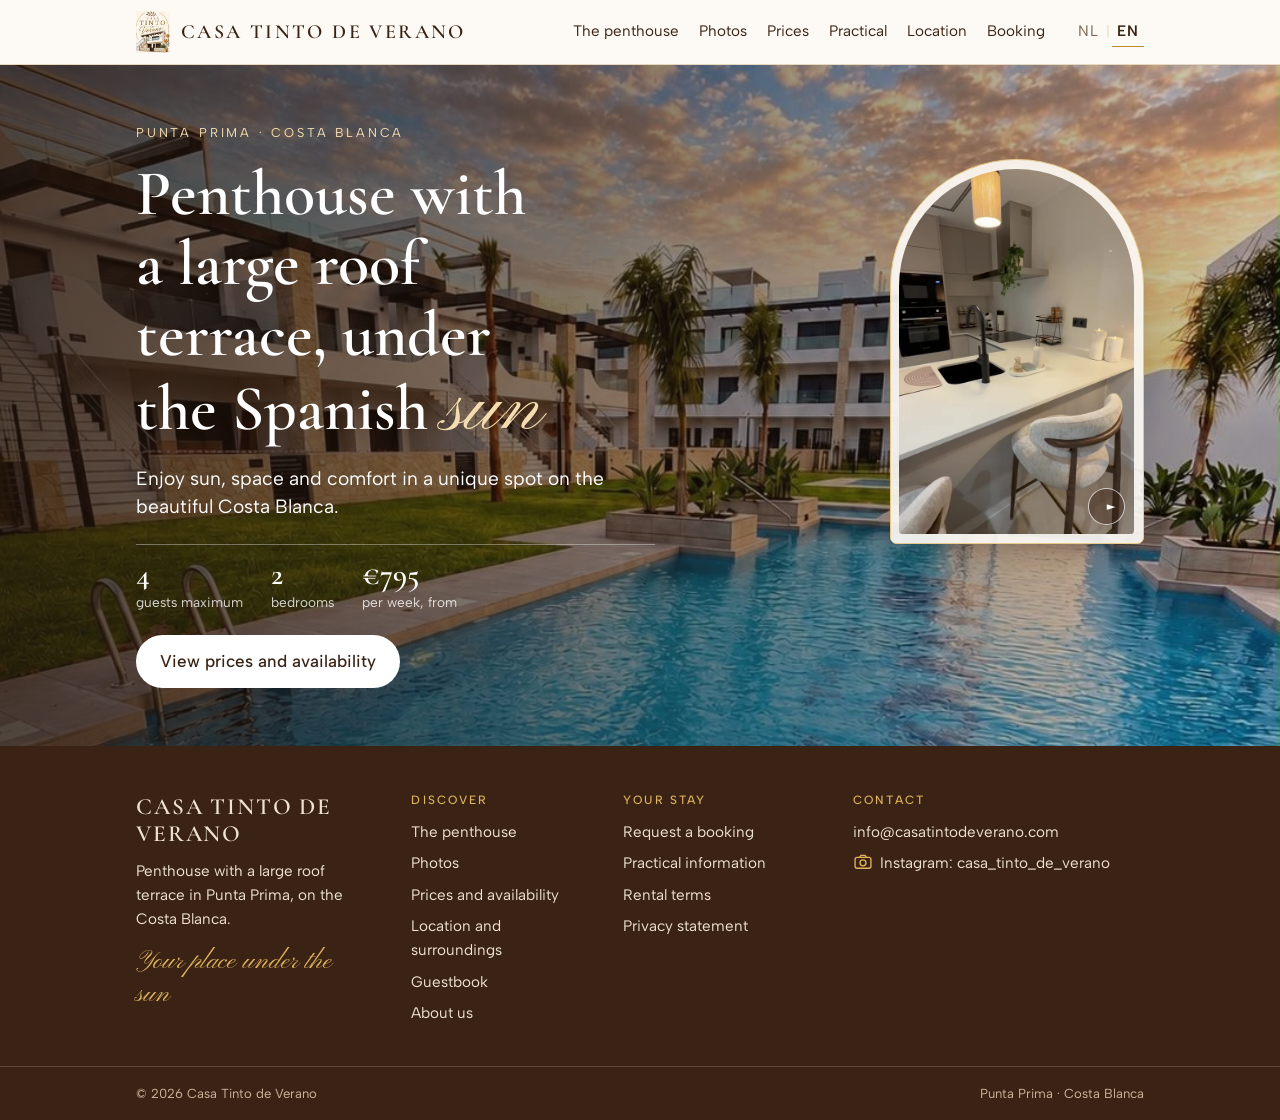
==== index.html @ e0600b42 "Voorpagina: filmpje op de computer tot de streep boven de cijfers Co-Authored-By: Claude Opus 5.5 <n" ====
<!doctype html>
<html lang="nl">
<head>
<meta charset="utf-8">
<meta name="viewport" content="width=device-width, initial-scale=1, viewport-fit=cover">
<script src="/taal.js?v=2"></script>
<meta name="description" content="Casa Tinto de Verano: penthouse met groot dakterras in Punta Prima, Costa Blanca. Voor maximaal 4 personen, met gedeeld zwembad.">
<meta property="og:type" content="website">
<meta property="og:site_name" content="Casa Tinto de Verano">
<meta property="og:title" content="Casa Tinto de Verano">
<meta property="og:description" content="Casa Tinto de Verano: penthouse met groot dakterras in Punta Prima, Costa Blanca. Voor maximaal 4 personen, met gedeeld zwembad.">
<meta property="og:url" content="https://www.casatintodeverano.com/">
<link rel="canonical" href="https://www.casatintodeverano.com/">
<meta property="og:image" content="https://www.casatintodeverano.com/deel.jpg">
<meta property="og:image:width" content="1200">
<meta property="og:image:height" content="630">
<meta property="og:image:alt" content="Woonkamer van Casa Tinto de Verano met de tekst Your place under the sun">
<meta property="og:locale" content="nl_NL">
<meta name="twitter:card" content="summary_large_image">
<style>html{-webkit-text-size-adjust:100%}body{margin:0}img{max-width:100%}[hidden]{display:none!important}</style>
<link rel="icon" href="/favicon.svg" type="image/svg+xml">
<link rel="icon" href="/favicon.ico" sizes="any">
<link rel="apple-touch-icon" href="/apple-touch-icon.png">
<title>Casa Tinto de Verano</title>
<link rel="stylesheet" href="/fonts/fonts.css">
<style>
/* Layout: de boog uit het logo keert terug als vorm; brede rustige kolom, prijslijst als seizoenslijn met balken op schaal. */
:root {
  --paper: #FDFAF5;
  --panel: #F7EFE0;
  --ink: #3A2315;
  --muted: #7B6552;
  --gold: #B98A2E;
  --gold-text: #8A6016;
  --gold-soft: #F3DDB0;
  --line: #E6D8BE;
  --orange: #D6731B;
  --display: "Cormorant Garamond", "Iowan Old Style", Georgia, serif;
  --script: "Pinyon Script", "Snell Roundhand", cursive;
  --body: "Albert Sans", "Segoe UI", system-ui, sans-serif;
  color-scheme: light;
}
* { box-sizing: border-box; }
body {
  background: var(--paper);
  color: var(--ink);
  font-family: var(--body);
  font-size: 1.0625rem;
  line-height: 1.6;
}
a { color: var(--gold-text); }
a:focus-visible, button:focus-visible, select:focus-visible, input:focus-visible {
  outline: 2px solid var(--orange); outline-offset: 2px;
}
.wrap { max-width: 68rem; margin-inline: auto; padding-inline: clamp(1rem, 4vw, 2.5rem); }

/* kop */
.top {
  position: sticky; top: env(safe-area-inset-top, 0px); z-index: 5;
  background: var(--paper); border-bottom: 1px solid var(--line);
}
.top .wrap { display: flex; flex-wrap: wrap; align-items: center; justify-content: space-between; gap: .25rem 1.5rem; padding-block: .7rem; }
.brand { font-family: var(--display); font-weight: 600; font-size: 1.25rem; letter-spacing: .12em; text-transform: uppercase; color: var(--ink); text-decoration: none; }
.brand { display: inline-flex; align-items: center; gap: .7rem; }
.brand img { height: 2.6rem; width: auto; mix-blend-mode: multiply; flex: none; }
@media (max-width: 24rem) { .top .brand { font-size: .8rem; letter-spacing: .04em; gap: .45rem; } .top .brand img { height: 2.1rem; } .top .menu-knop { padding: .3rem .75rem; } }
.top nav { display: flex; flex-wrap: wrap; gap: .25rem 1.25rem; }
.top nav a { color: var(--ink); text-decoration: none; font-size: .95rem; padding-block: .15rem; border-bottom: 1px solid transparent; }
.top nav a:hover { border-bottom-color: var(--gold); }

/* hero */
.hero-foto { position: relative; background: #2a1a10 url("/video/header-zwembad.jpg") center 40% / cover no-repeat; color: #fff; }
.hero-foto::before { content: ""; position: absolute; inset: 0; background: linear-gradient(90deg, rgba(30,18,10,.78) 0%, rgba(30,18,10,.55) 45%, rgba(30,18,10,.2) 100%); }
.hero-foto .wrap { position: relative; padding-block: clamp(2.5rem, 6vw, 5rem); }
.hero-foto .eyebrow, .hero-foto .script { color: #F3DDB0; }
.hero-foto h1, .hero-foto .lead, .hero-foto .facts b { color: #fff; }
.hero-foto .facts { border-top-color: rgba(255,255,255,.35); }
.hero-foto .facts span { color: rgba(255,255,255,.82); }
.hero-foto .cta { background: #fff; color: var(--ink); }
.hero-foto .film-boog { background: rgba(253,250,245,.92); border-color: #E7C887; }
@media (max-width: 40rem) { .hero-foto::before { background: linear-gradient(180deg, rgba(30,18,10,.35) 0%, rgba(30,18,10,.75) 55%, rgba(30,18,10,.85) 100%); } }

.film-boog { position: relative; justify-self: center; width: min(100%, 20.5rem); padding: .55rem; border: 1px solid var(--gold); border-radius: 12rem 12rem .6rem .6rem; background: var(--paper); box-shadow: 0 24px 48px -28px rgba(58, 35, 21, .6); }
.hero-film { display: block; width: 100%; aspect-ratio: 9 / 14; object-fit: cover; border-radius: 11.5rem 11.5rem .35rem .35rem; background: var(--panel); }
.film-knop { position: absolute; right: 1.1rem; bottom: 1.1rem; width: 2.3rem; height: 2.3rem; border-radius: 50%; border: 1px solid rgba(255,255,255,.7); background: rgba(58,35,21,.45); color: #fff; font-size: .7rem; letter-spacing: -.1em; cursor: pointer; }
@media (max-width: 40rem) {
  /* Op de telefoon net als op de computer: tekst links, filmpje rechts ernaast. */
  .hero-foto .wrap { grid-template-columns: minmax(0, 1fr) 7.6rem !important; gap: .9rem; align-items: start; padding-top: 1.6rem; }
  .hero-foto .wrap > div:first-child { display: contents; }
  .hero-foto .eyebrow { grid-column: 1 / -1; margin-bottom: .2rem; font-size: .66rem; letter-spacing: .13em; white-space: nowrap; }
  @media (max-width: 23rem) { .hero-foto .eyebrow { font-size: .6rem; letter-spacing: .09em; } }
  .hero-foto h1 { grid-column: 1; align-self: center; font-size: 1.85rem; }
  .film-boog { order: 0; grid-column: 2; grid-row: 2; width: 100%; padding: .3rem; }
  .hero-film { border-radius: 6rem 6rem .3rem .3rem; }
  .film-boog .film-knop { width: 1.7rem; height: 1.7rem; right: .5rem; bottom: .5rem; font-size: .6rem; }
  .hero-foto .lead, .hero-foto .facts, .hero-foto .cta { grid-column: 1 / -1; }
  .hero-foto .lead { margin-top: .2rem; line-height: 1.4; }
  .hero-foto .facts { margin-top: .1rem; padding-top: .45rem; }
  .hero-foto .cta { justify-self: start; margin-top: .4rem; }
}

.hero .wrap { display: grid; grid-template-columns: minmax(0, 1.1fr) minmax(0, .9fr); gap: clamp(1.5rem, 5vw, 4rem); align-items: center; padding-block: clamp(2rem, 6vw, 4.5rem); }
.eyebrow { font-size: .8rem; letter-spacing: .22em; text-transform: uppercase; color: var(--gold-text); margin: 0 0 1rem; }
h1, h2, h3 { font-family: var(--display); font-weight: 600; line-height: 1.1; text-wrap: balance; margin: 0; }
h1 { font-size: clamp(2.4rem, 6vw, 4rem); }
h2 { font-size: clamp(1.9rem, 4vw, 2.6rem); }
.pagina-kop { text-align: center; margin-bottom: clamp(2rem, 5vw, 3.25rem); }
.pagina-kop h2 { font-size: clamp(2.15rem, 5vw, 3.2rem); }
.pagina-kop > p:not(.eyebrow) { color: var(--muted); max-width: 36rem; margin: 1rem auto 0; }
h3 { font-size: 1.45rem; }
.script { font-family: var(--script); font-weight: 400; color: var(--gold-text); font-size: 1.25em; line-height: 1; }
.lead { font-size: 1.2rem; max-width: 34rem; margin: 1.25rem 0 0; color: var(--ink); }
.facts { display: flex; flex-wrap: wrap; gap: .5rem 1.75rem; margin: 2rem 0 0; padding: 1.1rem 0 0; border-top: 1px solid var(--line); list-style: none; }
.facts li { display: flex; flex-direction: column; }
.facts b { font-family: var(--display); font-weight: 600; font-size: 1.9rem; line-height: 1.1; }
.facts span { font-size: .85rem; color: var(--muted); }
@media (max-width: 40rem) {
  .facts { flex-wrap: nowrap; justify-content: space-between; gap: .75rem; }
  .facts b { font-size: 1.6rem; }
  .facts span { font-size: .8rem; }
}
.cta { display: inline-block; margin-top: 2rem; background: var(--ink); color: var(--paper); text-decoration: none; padding: .8rem 1.5rem; border-radius: 999px; font-weight: 500; }
.cta:hover { background: var(--gold-text); }
.crest { justify-self: center; width: min(100%, 26rem); }
.crest img { display: block; width: 100%; height: auto; mix-blend-mode: multiply; -webkit-mask-image: linear-gradient(to right, transparent, #000 6%, #000 94%, transparent), linear-gradient(to bottom, transparent, #000 5%, #000 95%, transparent); -webkit-mask-composite: source-in; mask-image: linear-gradient(to right, transparent, #000 6%, #000 94%, transparent), linear-gradient(to bottom, transparent, #000 5%, #000 95%, transparent); mask-composite: intersect; }

/* secties */
section { padding-block: clamp(2.5rem, 6vw, 4.5rem); }
.band { background: var(--panel); border-block: 1px solid var(--line); }
.head { max-width: 40rem; margin-bottom: 2rem; }
.head p { color: var(--muted); margin: .75rem 0 0; }

.sierlijn { display: flex; align-items: center; gap: 1.25rem; margin: 0; color: var(--gold); font-size: 1rem; line-height: 1; }
.sierlijn::before, .sierlijn::after { content: ""; flex: 1; height: 1px; background: var(--gold); opacity: .55; }
.boogfoto { margin: 0 auto clamp(2.5rem, 6vw, 4rem); max-width: 30rem; text-align: center; }
.boogfoto .lijst { padding: .55rem; background: var(--paper); border: 1px solid var(--gold); border-radius: 50% 50% .5rem .5rem / 44% 44% .5rem .5rem; box-shadow: 0 22px 44px -26px rgba(58, 35, 21, .55); }
.boogfoto img { display: block; width: 100%; height: auto; aspect-ratio: 4 / 3; object-fit: cover; border-radius: 50% 50% .25rem .25rem / 44% 44% .25rem .25rem; background: var(--panel); }
.boogfoto figcaption { margin-top: 1rem; font-family: var(--script); color: var(--gold-text); font-size: 2rem; line-height: 1.1; }
.boogfoto figcaption small { display: block; font-family: var(--body); font-size: .9rem; margin-top: .4rem; letter-spacing: .04em; }
.boogfoto figcaption small a { color: var(--gold-text); }
@media (max-width: 40rem) {
  .hero .wrap { padding-bottom: 1.5rem; }
  #penthouse { padding-top: 1.75rem; }
  #penthouse .pagina-kop { margin-bottom: 1.5rem; }
  .boogfoto { max-width: 80%; margin-bottom: 2rem; }
  .boogfoto figcaption { font-size: 1.75rem; margin-top: .75rem; }
}
.rooms { display: grid; grid-template-columns: repeat(auto-fit, minmax(15rem, 1fr)); gap: 2rem clamp(1.5rem, 4vw, 3.5rem); }
.rooms h3 { font-size: 1.75rem; color: var(--gold-text); padding-bottom: .55rem; border-bottom: 2px solid var(--gold); }
.rooms ul { list-style: none; margin: 0; padding: 0; }
.rooms li:first-child { border-top: 0; }
.rooms li { padding: .8rem 0; border-top: 1px solid var(--line); font-family: var(--display); font-weight: 500; font-size: 1.35rem; line-height: 1.2; }
.rooms li small { display: block; font-family: var(--body); font-weight: 400; color: var(--muted); font-size: .9rem; line-height: 1.4; margin-top: .15rem; }

/* prijslijst */
.prices { display: grid; grid-template-columns: minmax(0, 1fr) minmax(0, 1fr); gap: clamp(1.5rem, 4vw, 3.5rem); align-items: start; }
.tablebox { min-width: 0; overflow-x: auto; }
table { width: 100%; border-collapse: collapse; font-variant-numeric: tabular-nums; }
caption { text-align: left; font-size: .8rem; letter-spacing: .18em; text-transform: uppercase; color: var(--muted); padding-bottom: .6rem; }
th, td { padding: .7rem .75rem; border-top: 1px solid var(--line); text-align: left; font-weight: 400; }
thead th { font-size: .8rem; letter-spacing: .14em; text-transform: uppercase; color: var(--muted); border-top: 0; }
td.amt, th.amt { text-align: right; white-space: nowrap; font-weight: 600; }
td.bar { width: 38%; }
td.bar i { display: block; height: .5rem; border-radius: 999px; background: var(--gold); }
tr.peak th, tr.peak td { background: var(--gold-soft); }
tr.peak td.bar i { background: var(--orange); }
tbody tr:last-child th, tbody tr:last-child td { border-bottom: 1px solid var(--line); }

.prijsrijen { list-style: none; margin: 0; padding: 0; }
.prijsrijen li { display: flex; justify-content: space-between; align-items: baseline; gap: 1rem; padding: .62rem 0; border-top: 1px solid var(--line); }
.prijsrijen li:first-child { border-top: 0; }
.prijsrijen span { font-family: var(--display); font-weight: 500; font-size: 1.3rem; line-height: 1.2; }
.prijsrijen b { font-family: var(--display); font-weight: 600; font-size: 1.35rem; font-variant-numeric: tabular-nums; white-space: nowrap; }
.prijsrijen .piek b { color: var(--gold-text); }
.hart { font-style: normal; color: var(--gold); font-size: .7rem; vertical-align: .15em; }
.prijskaart .legenda .hart { margin-right: .4rem; width: auto; height: auto; border: 0; }

/* prijzen en beschikbaarheid als één geheel */
.duo { border: 1px solid var(--gold); outline: 1px solid var(--gold); outline-offset: 7px; border-radius: clamp(8rem, 22vw, 18rem) clamp(8rem, 22vw, 18rem) .75rem .75rem; padding: clamp(3.5rem, 9vw, 6rem) clamp(1.25rem, 5vw, 4rem) clamp(1.75rem, 4vw, 2.75rem); margin: 7px; }
.duo-kop { text-align: center; margin-bottom: clamp(1.75rem, 4vw, 2.75rem); }
.duo-kop .eyebrow { margin-bottom: .6rem; }
.duo-kop .hartje { color: var(--gold); font-size: 1rem; margin: 1rem 0 0; }
.duo .prices { gap: 0; align-items: stretch; }
.duo .calc { border: 0; border-radius: 0; padding: 0; background: transparent; }
.duo .prices > :first-child { padding-right: clamp(1.5rem, 4vw, 3.25rem); border-right: 1px solid var(--line); }
.duo .prices > :last-child { padding-left: clamp(1.5rem, 4vw, 3.25rem); }
.duo .calc h3 { font-family: var(--body); font-weight: 500; font-size: .74rem; letter-spacing: .22em; text-transform: uppercase; color: var(--gold-text); margin-bottom: 1.1rem; }
.duo .prijsrijen li { border-top: 0; padding: .55rem 0; gap: .6rem; }
.duo .stip { flex: 1; border-bottom: 1px dotted var(--muted); opacity: .5; transform: translateY(-.3rem); }
.duo .calc .sub { margin-top: 0; }
.duo-noot { text-align: center; color: var(--muted); font-size: .88rem; margin: clamp(1.5rem, 3vw, 2.25rem) auto 0; max-width: 34rem; }
@media (max-width: 52rem) {
  .duo .prices > :first-child { padding-right: 0; border-right: 0; padding-bottom: 2rem; border-bottom: 1px solid var(--line); }
  .duo .prices > :last-child { padding-left: 0; padding-top: 2rem; }
}

/* rekenhulp */
.calc { background: var(--paper); border: 1px solid var(--gold); border-radius: 10rem 10rem .75rem .75rem; padding: 3.25rem clamp(1.1rem, 3vw, 1.75rem) 1.5rem; min-width: 0; }
.calc h3 { text-align: center; }
.calc .sub { text-align: center; color: var(--muted); font-size: .9rem; margin: .4rem 0 1.25rem; }
.fields { display: grid; grid-template-columns: repeat(auto-fit, minmax(8.5rem, 1fr)); gap: .9rem; }
.fields label { display: flex; flex-direction: column; gap: .3rem; font-size: .85rem; color: var(--muted); min-width: 0; }
.fields .wide { grid-column: 1 / -1; }
select, input, textarea { font: inherit; color: var(--ink); background: var(--paper); border: 1px solid var(--line); border-radius: .4rem; padding: .55rem .6rem; width: 100%; min-width: 0; }
.sum { margin: 1.25rem 0 0; font-variant-numeric: tabular-nums; }
.sum div { display: flex; justify-content: space-between; gap: 1rem; padding: .45rem 0; border-top: 1px solid var(--line); }
.sum dt { color: var(--muted); }
.sum dd { margin: 0; white-space: nowrap; }
.sum .total dt, .sum .total dd { color: var(--ink); font-weight: 600; font-size: 1.15rem; }
.note { font-size: .85rem; color: var(--muted); margin: .9rem 0 0; }

/* praktisch */
.terms { display: grid; grid-template-columns: repeat(auto-fit, minmax(13rem, 1fr)); gap: 0 clamp(1.5rem, 4vw, 3rem); margin: 0; }
.terms div { padding: 1rem 0; border-top: 1px solid var(--line); }
.terms dt { font-size: .8rem; letter-spacing: .16em; text-transform: uppercase; color: var(--gold-text); }
.terms dd { margin: .3rem 0 0; }
.terms dd b { font-family: var(--display); font-size: 1.6rem; font-weight: 600; line-height: 1.2; display: block; }

.punten { list-style: none; margin: 0; padding: 0; display: grid; grid-template-columns: repeat(auto-fit, minmax(min(100%, 17rem), 1fr)); gap: 0 clamp(1.5rem, 4vw, 3rem); }
.punten li { display: flex; gap: 1rem; align-items: flex-start; padding: 1.15rem 0; border-top: 1px solid var(--line); }
.punten svg { flex: none; color: var(--gold); margin-top: .15rem; }
.punten p { margin: 0; font-size: .92rem; color: var(--muted); line-height: 1.5; }
/* onderste groep: naam als rustige kop, uitleg eronder */
.punten b { display: block; font-family: var(--display); font-weight: 500; font-size: 1.3rem; color: var(--ink); line-height: 1.2; margin-bottom: .2rem; }
/* bovenste groep: klein label, daaronder de waarde groot */
.punten.kern .lab { display: block; font-size: .72rem; letter-spacing: .16em; text-transform: uppercase; color: var(--gold-text); }
.punten.kern b { font-weight: 600; font-size: 1.75rem; line-height: 1.15; margin: .15rem 0 0; }
.punten.kern .uitleg { display: block; margin-top: .35rem; }
.punten.kern svg { margin-top: .9rem; }
.punten-kop { margin: 2.5rem 0 .9rem; font-size: .72rem; letter-spacing: .16em; text-transform: uppercase; color: var(--muted); }
.punten-voet { margin: 2rem 0 0; }
.punten-voet a { color: var(--gold-text); }
.naar-reserveren { margin: 0; text-align: center; }

/* contact */
.contact { display: grid; grid-template-columns: minmax(0, 1fr) minmax(0, 1fr); gap: clamp(1.5rem, 4vw, 3.5rem); align-items: start; }
.contact > * { min-width: 0; }
.mail { display: flex; flex-wrap: wrap; align-items: center; gap: .6rem 1rem; margin: 1rem 0 0; }
.mail span { font-family: var(--display); font-weight: 600; font-size: clamp(1.25rem, 3.4vw, 1.7rem); overflow-wrap: anywhere; user-select: all; }
button { font: inherit; cursor: pointer; background: var(--ink); color: var(--paper); border: 0; border-radius: 999px; padding: .55rem 1.1rem; }
button:hover { background: var(--gold-text); }
button.ghost { background: transparent; color: var(--ink); border: 1px solid var(--ink); }
button.ghost:hover { background: var(--ink); color: var(--paper); }
.where { list-style: none; padding: 0; margin: 1.5rem 0 0; }
.where li { padding: .6rem 0; border-top: 1px solid var(--line); }
.msg { background: var(--panel); border: 1px solid var(--line); border-radius: .5rem; padding: 1rem; margin: 1rem 0; white-space: pre-wrap; overflow-wrap: anywhere; font-family: var(--body); font-size: .95rem; line-height: 1.55; user-select: all; }
[role="status"] { font-size: .85rem; color: var(--gold-text); min-height: 1.3em; margin: .5rem 0 0; }

footer { border-top: 1px solid var(--line); padding-block: 2rem; text-align: center; color: var(--muted); font-size: .8rem; letter-spacing: .3em; text-transform: uppercase; }

.fields + .note { margin-top: .9rem; }
#aanvraag { margin-top: 1.5rem; display: grid; gap: 1rem; }
#aanvraag .sum, #aanvraag .note { margin: 0; }
#gastvelden { display: grid; gap: 1rem; justify-items: start; }
#gastvelden .fields { width: 100%; }
textarea { resize: vertical; }
.hp { position: absolute; left: -9999px; width: 1px; height: 1px; overflow: hidden; }
.klaar { margin-top: 1.5rem; background: var(--panel); border: 1px solid var(--gold); border-radius: .5rem; padding: 1.25rem; }
.klaar p { margin: .5rem 0 0; }
.kalnav { display: flex; align-items: center; justify-content: space-between; gap: .5rem; margin-bottom: .75rem; }
.kalnav strong { font-family: var(--display); font-size: 1.3rem; text-transform: capitalize; }
.kalnav button { padding: .2rem .85rem; font-size: 1.2rem; line-height: 1.2; }
.kalnav button:disabled { opacity: .3; cursor: default; }
.kal { display: grid; grid-template-columns: repeat(7, minmax(0, 1fr)); gap: 3px; text-align: center; font-variant-numeric: tabular-nums; }
.kal b { font-weight: 500; font-size: .75rem; color: var(--muted); padding-bottom: .25rem; }
.kal span { padding: .45rem 0; border-radius: .3rem; font-size: .95rem; }
.kal span.bezet { background: var(--gold-soft); color: var(--muted); text-decoration: line-through; }
.kal span.voorbij { color: var(--line); }
.legenda { display: flex; justify-content: center; gap: 1.25rem; font-size: .85rem; color: var(--muted); margin: .9rem 0 0; }
.legenda i { display: inline-block; width: .85rem; height: .85rem; border-radius: .2rem; margin-right: .35rem; vertical-align: -1px; border: 1px solid var(--line); }
.legenda i.bezet { background: var(--gold-soft); }
.legenda i.gekozen { background: var(--ink); border-color: var(--ink); }
.kal button { font: inherit; font-size: .95rem; padding: .45rem 0; border: 0; border-radius: .3rem; background: transparent; color: var(--ink); cursor: pointer; }
.kal button:hover { background: var(--gold-soft); color: var(--ink); }
.kal button.gekozen, .kal button.gekozen:hover { background: var(--ink); color: var(--paper); }
.kal button.start { outline: 2px solid var(--gold); outline-offset: -2px; }
.kies { margin-top: 1.25rem; padding-top: 1.25rem; border-top: 1px solid var(--line); display: grid; gap: 1rem; }
.kies .note, .kies .sum { margin: 0; }
.kies .cta { margin: 0; justify-self: center; text-align: center; }
.dk { border: 1px solid var(--gold); border-radius: .5rem; padding: 1rem; background: var(--paper); max-width: 23rem; box-shadow: 0 18px 36px -24px rgba(58, 35, 21, .5); }
.dk-kop { display: flex; align-items: center; justify-content: space-between; gap: 1rem; margin-bottom: .75rem; }
.dk-kop button { padding: .25rem .8rem; font-size: .85rem; }
.kal button:disabled { color: var(--line); cursor: default; background: transparent; }
#aankomst, #vertrek { cursor: pointer; }
.kies .note.fout { color: #A8431A; font-weight: 600; }
.kal button.bezet { background: var(--gold-soft); }
.stroom { background: var(--gold-soft); border-radius: .4rem; padding: .7rem .85rem; font-size: .92rem; margin: 0; }
.stroom strong { white-space: nowrap; }
.vink { display: flex; flex-direction: row; align-items: flex-start; gap: .6rem; font-size: 1rem; color: var(--ink); }
.vink input { width: 1.15rem; height: 1.15rem; margin-top: .2rem; flex: none; }
.terms dd a, footer a { color: var(--gold-text); }
footer a { display: block; margin-top: .75rem; letter-spacing: .06em; text-transform: none; font-size: .9rem; }
.ster { color: #A8431A; font-weight: 600; }
.locatie { display: grid; grid-template-columns: minmax(0, 1.2fr) minmax(0, 1fr); gap: clamp(1.5rem, 4vw, 3.5rem); align-items: center; }
.locatie p { max-width: 36rem; }
.locatie .lead { margin: 1rem 0; }
.tips { text-align: center; display: grid; justify-items: center; gap: .35rem; }
.tips svg { color: var(--gold); margin-bottom: .25rem; }
.tips .sub { margin: 0 0 .5rem; }
.tips .cta { margin: .5rem 0 0; }
.tips .note { margin: .6rem 0 0; }
@media (max-width: 52rem) { .locatie { grid-template-columns: minmax(0, 1fr); } }
.veldkop { font-size: .85rem; color: var(--muted); margin: 0 0 .3rem; }
#gasten-melding { color: var(--orange); }
@media (max-width: 52rem) {
  .hero .wrap, .prices, .contact { grid-template-columns: minmax(0, 1fr); }
  .crest { order: -1; width: min(100%, 17rem); }
  td.bar { display: none; }
  thead th.bar { display: none; }
}
@media (prefers-reduced-motion: no-preference) {
  html { scroll-behavior: smooth; }
  td.bar i { transition: width .3s; }
}
section[id] { scroll-margin-top: 5.5rem; }

/* menu: vijf onderdelen; op de telefoon één knop die uitklapt */
.menu-knop { display: none; font: inherit; font-size: .95rem; background: transparent; color: var(--ink); border: 1px solid var(--ink); border-radius: 999px; padding: .35rem 1.1rem; cursor: pointer; }
.menu-knop:hover { background: var(--panel); color: var(--ink); }
/* het menu klapt in zodra de onderdelen niet meer op één regel passen */
@media (max-width: 66rem) {
  .top .wrap { align-items: center; }
  .menu-knop { display: inline-block; }
  .top nav { display: none; flex-basis: 100%; flex-direction: column; gap: 0; padding-top: .6rem; }
  .top nav.open { display: flex; }
  .top nav a { padding: .75rem 0; border-top: 1px solid var(--line); border-bottom: 0; font-size: 1rem; }
  .top nav a:hover { border-bottom: 0; }
}
@media (max-width: 40rem) {
  .top .wrap { align-items: center; }
  .brand { font-size: 1rem; letter-spacing: .07em; }
  .menu-knop { display: inline-block; padding: .3rem .9rem; }
  .top nav { display: none; flex-basis: 100%; flex-direction: column; gap: 0; padding-top: .6rem; }
  .top nav.open { display: flex; }
  .top nav a { padding: .75rem 0; border-top: 1px solid var(--line); border-bottom: 0; font-size: 1rem; }
  .top nav a:hover { border-bottom: 0; }
}

/* voettekst */
.voet { background: var(--ink); color: #EFE3D0; border-top: 0; padding-block: 0; text-align: left; text-transform: none; letter-spacing: 0; font-size: .95rem; line-height: 1.6; }
.voet > .wrap { display: grid; grid-template-columns: repeat(auto-fit, minmax(11.5rem, 1fr)); gap: 2rem clamp(1.5rem, 4vw, 3rem); padding-block: 3rem 2.5rem; }
@media (min-width: 60rem) { .voet > .wrap { grid-template-columns: 1.25fr .9fr 1fr 1.6fr; } }
.voet h2 { font-family: var(--body); font-weight: 500; font-size: .75rem; letter-spacing: .18em; text-transform: uppercase; color: #E0B45C; margin: 0 0 .8rem; }
.voet ul { list-style: none; margin: 0; padding: 0; display: grid; gap: .45rem; }
.voet p { margin: 0; }
.voet a { display: inline; margin: 0; color: inherit; font-size: inherit; letter-spacing: 0; text-decoration: none; overflow-wrap: anywhere; }
.voet a:hover { text-decoration: underline; text-decoration-color: #E0B45C; text-underline-offset: 3px; }
.voet a:focus-visible { outline: 2px solid #E0B45C; outline-offset: 2px; }
.voet-naam { font-family: var(--display); font-weight: 600; font-size: 1.45rem; letter-spacing: .08em; text-transform: uppercase; line-height: 1.2; margin-bottom: .6rem !important; }
.voet-slogan { font-family: var(--script); color: #E0B45C; font-size: 1.7rem; line-height: 1.2; margin-top: .9rem !important; }
.voet-onder { border-top: 1px solid rgba(239, 227, 208, .18); color: #C9B79C; font-size: .82rem; }
.voet-ster { color: #E0B45C; letter-spacing: .12em; font-size: 1rem; margin-right: .5rem; }
.voet-ster i { font-style: normal; color: rgba(239, 227, 208, .3); }
.voet-onder a { color: #EFE3D0; }
.voet-onder .wrap { padding-block: 1rem; display: flex; flex-wrap: wrap; justify-content: space-between; gap: .25rem 1.5rem; }

.cam { vertical-align: -4px; margin-right: .45rem; color: var(--gold); }
.voet .cam { color: #E0B45C; }
</style>
<style>
/* Kop compacter: minder ruimte tussen zin, cijfers en knop */
/* Computer: filmpje rechts uitgelijnd, boven gelijk met de kop en onder gelijk met de streep boven de cijfers (hoogte via script) */
@media (min-width: 40.01rem) {
  .hero-foto .wrap { align-items: start; }
  .film-boog { justify-self: end; width: auto; margin-top: var(--film-boven, 0); }
  .hero-film { height: var(--film-hoogte, auto); width: auto; max-width: 100%; }
}
.hero-foto .wrap { padding-block: clamp(2rem, 4.5vw, 3.75rem); }
.hero-foto .lead { margin-top: .9rem; line-height: 1.5; }
.hero-foto .facts { margin-top: 1.35rem; padding-top: .85rem; }
.hero-foto .cta { margin-top: 1.35rem; }
@media (max-width: 40rem) {
  .hero-foto .wrap { row-gap: .5rem !important; padding-top: 1.2rem; padding-bottom: 1.6rem; }
  .hero-foto .lead { margin-top: .1rem; line-height: 1.35; font-size: 1.08rem; }
  .hero-foto .facts { margin-top: .1rem; padding-top: .4rem; }
  .hero-foto .cta { margin-top: .25rem; }
  /* filmpje even hoog als de kop */
  .hero-foto .wrap { grid-template-columns: minmax(0, 1fr) 6.6rem !important; }
}
</style>
</head>
<body>

<header class="top">
  <div class="wrap">
    <a class="brand" href="#top"><img src="/logo-klein.webp" width="107" height="132" alt="">Casa Tinto de Verano</a>
    <button type="button" class="menu-knop" aria-expanded="false" aria-controls="menu">Menu</button>
    <nav id="menu" aria-label="Onderdelen">
      <a href="penthouse.html">Het penthouse</a>
      <a href="impressie.html">Impressie</a>
      <a href="prijzen.html">Prijzen</a>
      <a href="praktisch.html">Praktisch</a>
      <a href="locatie.html">Locatie</a>
      <a href="reserveren.html">Reserveren</a>
    </nav>
  </div>
</header>
<script>
(function () {
  var knop = document.querySelector(".menu-knop"), menu = document.getElementById("menu");
  if (!knop || !menu) return;
  function zet(open) { menu.classList.toggle("open", open); knop.setAttribute("aria-expanded", open ? "true" : "false"); knop.textContent = open ? "Sluiten" : "Menu"; }
  knop.addEventListener("click", function () { zet(!menu.classList.contains("open")); });
  menu.addEventListener("click", function (e) { if (e.target.tagName === "A") zet(false); });
  // Gemiddelde beoordeling uit het gastenboek, rechts onderin de voettekst.
  fetch("/api/gastenboek").then(function (r) { if (!r.ok) throw 0; return r.json(); }).then(function (d) {
    var met = (d.berichten || []).filter(function (b) { return b.sterren; }), el = document.getElementById("voet-sterren");
    if (!met.length || !el) return;
    var gem = met.reduce(function (t, b) { return t + b.sterren; }, 0) / met.length, vol = Math.round(gem);
    var link = document.createElement("a"), ster = document.createElement("span"), leeg = document.createElement("i");
    link.href = "/gastenboek"; ster.className = "voet-ster";
    ster.textContent = "★★★★★".slice(0, vol); leeg.textContent = "★★★★★".slice(vol); ster.append(leeg);
    link.setAttribute("aria-label", "Beoordeling: " + gem.toFixed(1).replace(".", ",") + " van 5 sterren uit " + met.length + (met.length === 1 ? " beoordeling" : " beoordelingen") + ". Naar het gastenboek.");
    link.append(ster, document.createTextNode(gem.toFixed(1).replace(".", ",") + " uit " + met.length + (met.length === 1 ? " beoordeling" : " beoordelingen")));
    el.replaceChildren(link);
  }).catch(function () {});
})();
</script>

<main id="top">
  <div class="hero hero-foto">
    <div class="wrap">
      <div>
        <p class="eyebrow">Punta Prima · Costa Blanca</p>
        <h1>Penthouse met groot dakterras, onder de Spaanse <span class="script">zon</span></h1>
        <p class="lead">Geniet van zon, ruimte en comfort op een unieke plek aan de prachtige Costa Blanca.</p>
        <ul class="facts">
          <li><b>4</b><span>personen maximaal</span></li>
          <li><b>2</b><span>slaapkamers</span></li>
          <li><b>€ 795</b><span>per week, vanaf</span></li>
        </ul>
        <a class="cta" href="prijzen.html">Bekijk prijzen en beschikbaarheid</a>
      </div>
      <div class="film-boog">
        <video class="hero-film" autoplay muted loop playsinline preload="auto" poster="/video/hero-poster.jpg" aria-label="Rondgang door de woonkamer en keuken van het penthouse"><source src="/video/hero.mp4" type="video/mp4"></video>
        <button type="button" class="film-knop" aria-label="Filmpje pauzeren">&#10074;&#10074;</button>
      </div>
    </div>
  </div>
</main>

<footer class="voet">
  <div class="wrap">
    <div>
      <p class="voet-naam">Casa Tinto de Verano</p>
      <p>Penthouse met groot dakterras in Punta Prima, aan de Costa Blanca.</p>
      <p class="voet-slogan">Your place under the sun</p>
    </div>
    <nav aria-label="Voettekst">
      <h2>Ontdek</h2>
      <ul>
        <li><a href="/penthouse">Het penthouse</a></li>
        <li><a href="/impressie">Impressie</a></li>
        <li><a href="/prijzen">Prijzen en beschikbaarheid</a></li>
        <li><a href="/locatie">Locatie en omgeving</a></li>
        <li><a href="/gastenboek">Gastenboek</a></li>
        <li><a href="/over-ons">Over ons</a></li>
      </ul>
    </nav>
    <div>
      <h2>Je verblijf</h2>
      <ul>
        <li><a href="/reserveren">Reservering aanvragen</a></li>
        <li><a href="/praktisch">Praktische informatie</a></li>
        <li><a href="/huurvoorwaarden">Huurvoorwaarden</a></li>
        <li><a href="/privacy">Privacyverklaring</a></li>
      </ul>
    </div>
    <div>
      <h2>Contact</h2>
      <ul>
        <li><a href="mailto:info@casatintodeverano.com">info@casatintodeverano.com</a></li>
        <li><a href="https://www.instagram.com/casa_tinto_de_verano/" target="_blank" rel="noopener"><svg class="cam" viewBox="0 0 24 24" width="20" height="20" aria-hidden="true" fill="none" stroke="currentColor" stroke-width="1.6" stroke-linecap="round" stroke-linejoin="round"><path d="M8 6.500 9.500 4h5L16 6.500"/><rect x="2.500" y="6.500" width="19" height="13" rx="2.500"/><circle cx="12" cy="13" r="3.600"/></svg>Instagram: casa_tinto_de_verano</a></li>
      </ul>
    </div>
  </div>
  <div class="voet-onder"><div class="wrap"><span>&copy; 2026 Casa Tinto de Verano</span><span id="voet-sterren">Punta Prima · Costa Blanca</span></div></div>
</footer>

<script>
// Oude links naar onderdelen die nu een eigen pagina hebben.
if (location.hash === "#praktisch") location.replace("praktisch.html");
if (location.hash === "#penthouse") location.replace("penthouse.html");
if (location.hash === "#contact") location.replace("reserveren.html");
if (location.hash === "#prijzen" || location.hash === "#beschikbaar") location.replace("prijzen.html");
</script>

<script>
// Pauzeknop voor het filmpje bovenaan. Wie minder beweging wil (instelling van het toestel), krijgt eerst het stilstaande beeld.
(function () {
  var v = document.querySelector(".hero-film"), k = document.querySelector(".film-knop");
  if (!v || !k) return;
  function zet() { k.innerHTML = v.paused ? "&#9658;" : "&#10074;&#10074;"; k.setAttribute("aria-label", v.paused ? "Filmpje afspelen" : "Filmpje pauzeren"); }
  if (window.matchMedia && matchMedia("(prefers-reduced-motion: reduce)").matches) { v.removeAttribute("autoplay"); v.pause(); }
  k.addEventListener("click", function () { if (v.paused) v.play(); else v.pause(); });
  v.addEventListener("play", zet); v.addEventListener("pause", zet); zet();
})();
</script>
<script>
// Filmpje op de computer naast de tekst: van de bovenkant van de kop tot de streep boven de cijfers.
(function () {
  var f = document.querySelector(".film-boog"), kop = document.querySelector(".hero-foto h1"), knop = document.querySelector(".hero-foto .facts");
  if (!f || !kop || !knop) return;
  function zet() {
    if (window.matchMedia("(max-width: 40rem)").matches) { f.style.removeProperty("--film-boven"); f.style.removeProperty("--film-hoogte"); return; }
    var blok = kop.parentElement.getBoundingClientRect().top, k = kop.getBoundingClientRect().top, onder = knop.getBoundingClientRect().top;
    var rand = parseFloat(getComputedStyle(f).paddingTop) * 2 + 2;
    f.style.setProperty("--film-boven", Math.max(0, k - blok) + "px");
    f.style.setProperty("--film-hoogte", Math.max(200, onder - k - rand) + "px");
  }
  zet(); window.addEventListener("resize", zet);
  if (document.fonts && document.fonts.ready) document.fonts.ready.then(zet);
  window.addEventListener("load", zet);
})();
</script>
</body>
</html>
---- fonts/fonts.css ----
/* Lettertypes van de site, zelf gehost (geen verbinding met Google). Licentie: SIL Open Font License, zie de OFL-bestanden in deze map. */
@font-face { font-family: "Cormorant Garamond"; src: url("/fonts/cormorant-garamond.woff2") format("woff2"); font-weight: 500 600; font-style: normal; font-display: swap; }
@font-face { font-family: "Albert Sans"; src: url("/fonts/albert-sans.woff2") format("woff2"); font-weight: 400 600; font-style: normal; font-display: swap; }
@font-face { font-family: "Pinyon Script"; src: url("/fonts/pinyon-script.woff2") format("woff2"); font-weight: 400; font-style: normal; font-display: swap; }
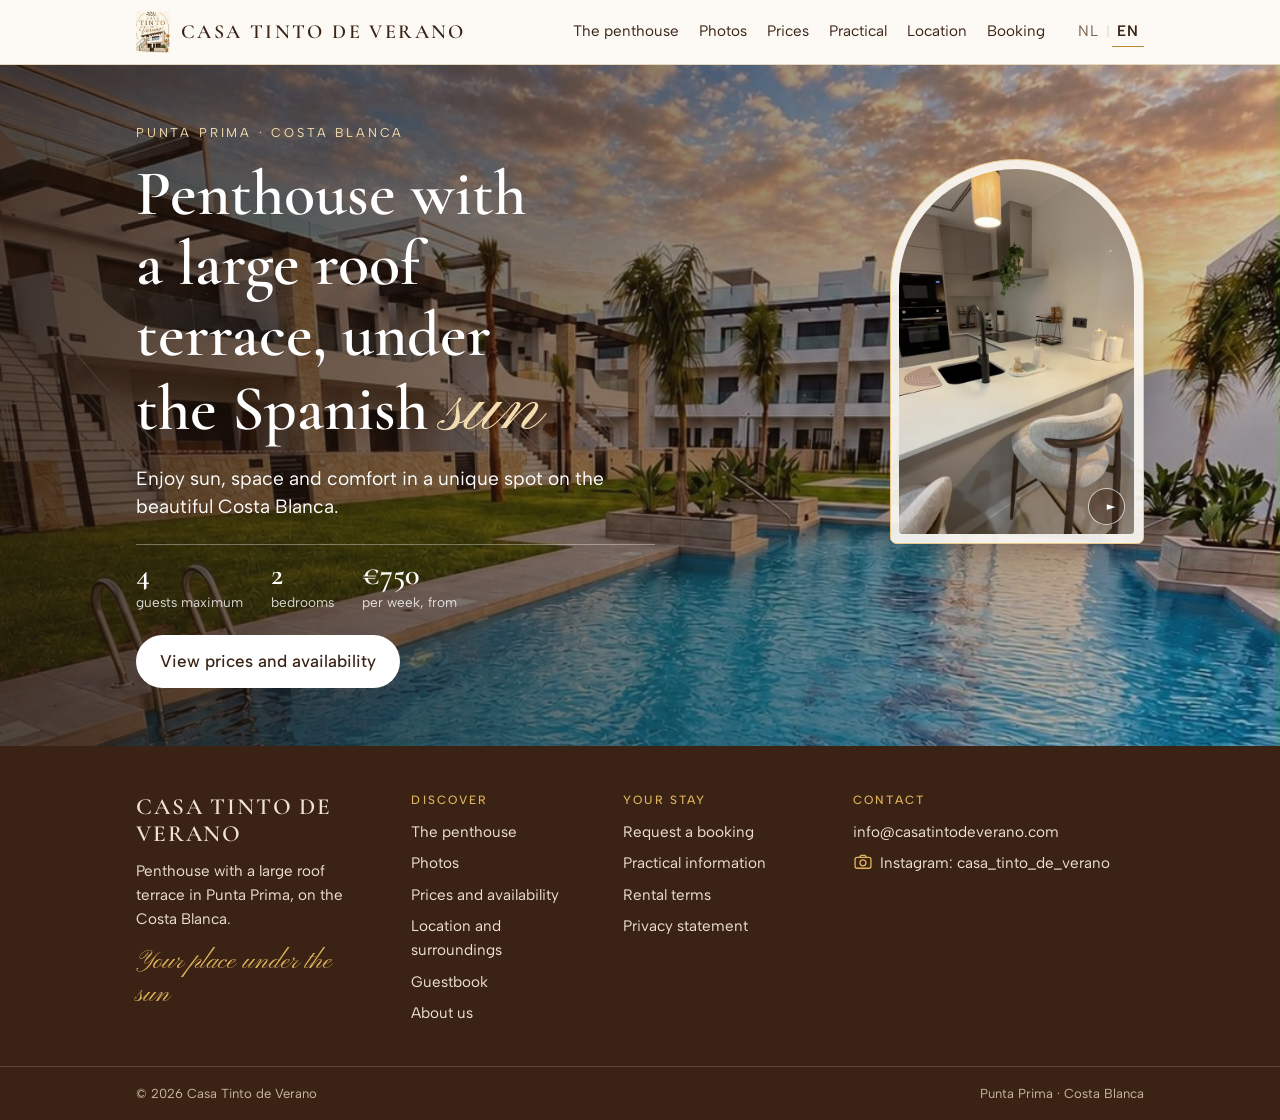
==== commit 4e2424ba: "Voorstel prijzen 2027 (voorbeeld, nog niet live) Co-Authored-By: Claude Opus 5.5 <noreply@anthropic." ====
--- a/index.html
+++ b/index.html
@@ -427,7 +427,7 @@
         <ul class="facts">
           <li><b>4</b><span>personen maximaal</span></li>
           <li><b>2</b><span>slaapkamers</span></li>
-          <li><b>€ 795</b><span>per week, vanaf</span></li>
+          <li><b>€ 750</b><span>per week, vanaf</span></li>
         </ul>
         <a class="cta" href="prijzen.html">Bekijk prijzen en beschikbaarheid</a>
       </div>
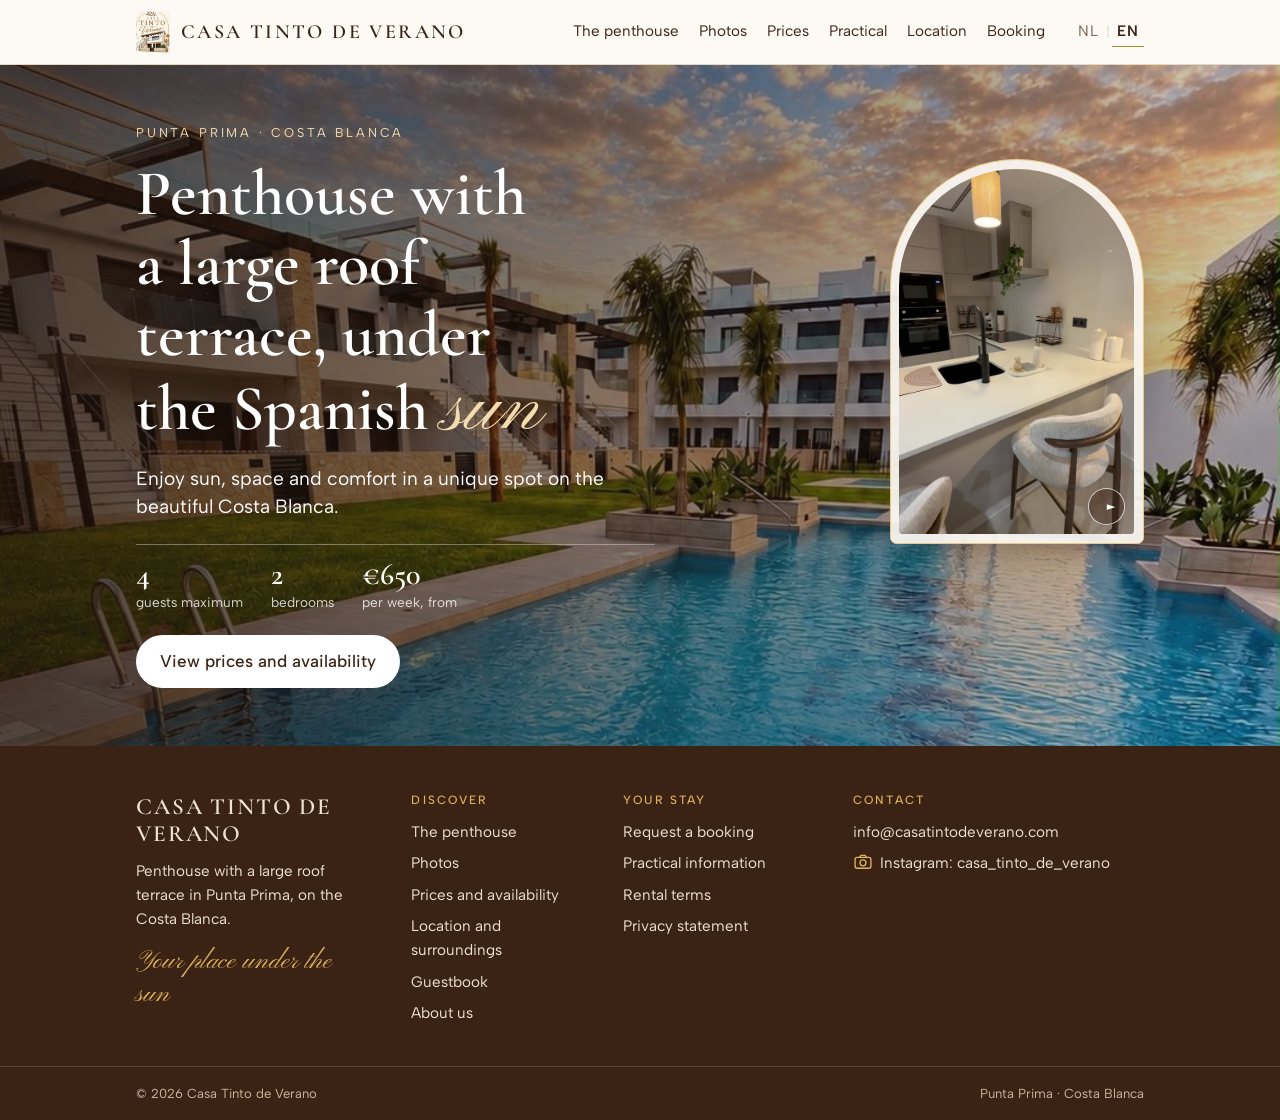
==== commit e0c5f2f0: "Prijsadvies doorgevoerd: nieuwe weekprijzen, vakantieprijzen en minimaal 7 nachten Co-Authored-By: C" ====
--- a/index.html
+++ b/index.html
@@ -427,7 +427,7 @@
         <ul class="facts">
           <li><b>4</b><span>personen maximaal</span></li>
           <li><b>2</b><span>slaapkamers</span></li>
-          <li><b>€ 750</b><span>per week, vanaf</span></li>
+          <li><b>€ 650</b><span>per week, vanaf</span></li>
         </ul>
         <a class="cta" href="prijzen.html">Bekijk prijzen en beschikbaarheid</a>
       </div>
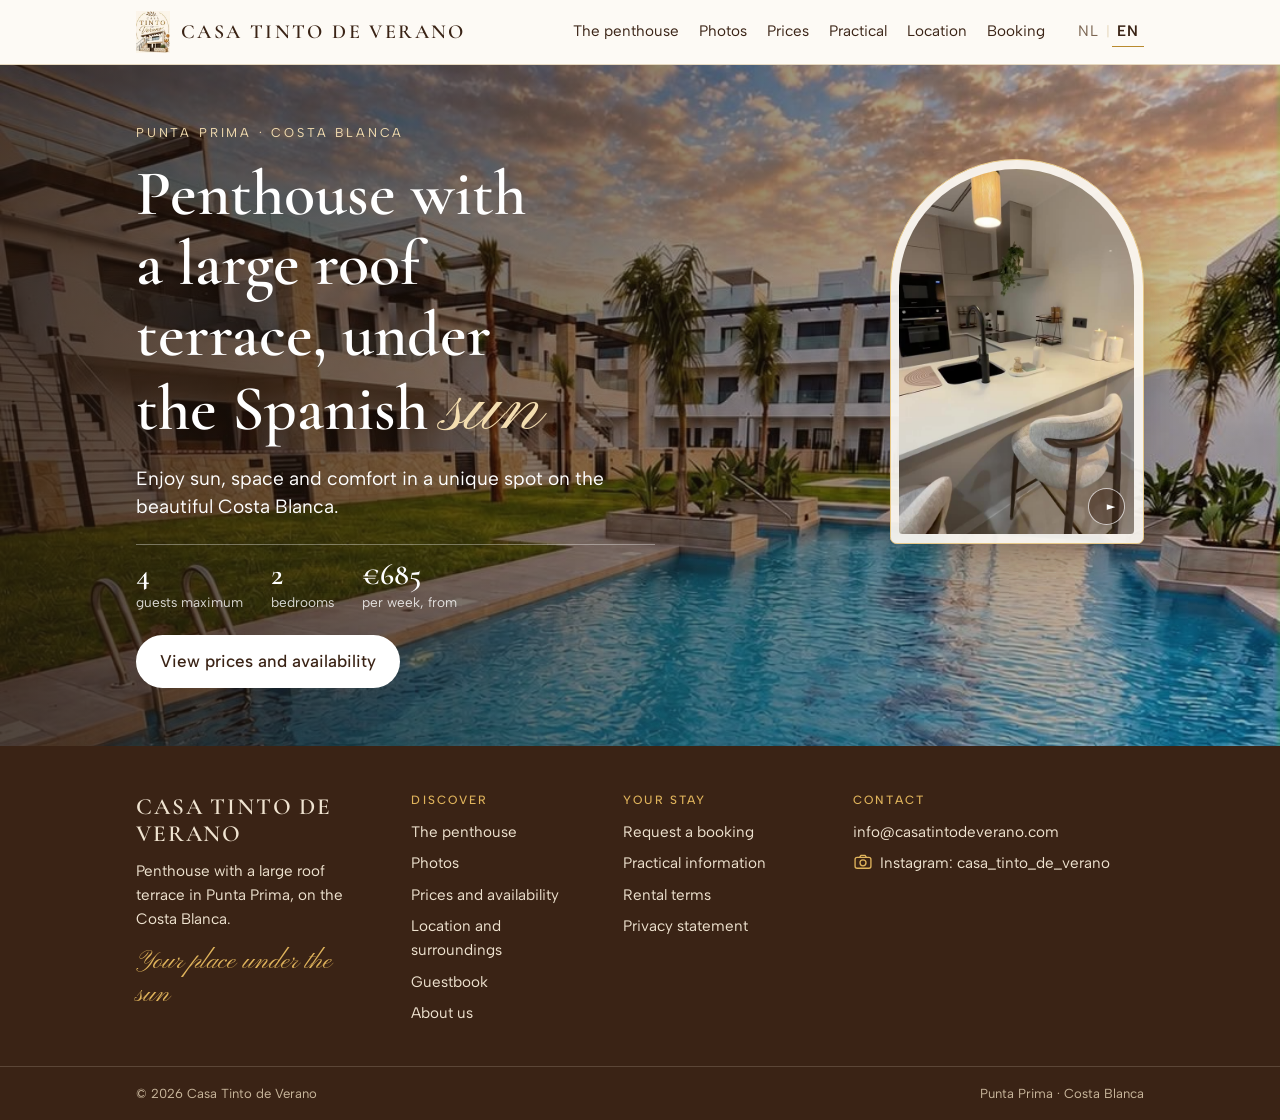
==== commit 0b41a9aa: "Prijzen 5% omhoog (btw inbegrepen); schoonmaak, borg en kWh gelijk Co-Authored-By: Claude Opus 5.5 <" ====
--- a/index.html
+++ b/index.html
@@ -427,7 +427,7 @@
         <ul class="facts">
           <li><b>4</b><span>personen maximaal</span></li>
           <li><b>2</b><span>slaapkamers</span></li>
-          <li><b>€ 650</b><span>per week, vanaf</span></li>
+          <li><b>€ 685</b><span>per week, vanaf</span></li>
         </ul>
         <a class="cta" href="prijzen.html">Bekijk prijzen en beschikbaarheid</a>
       </div>
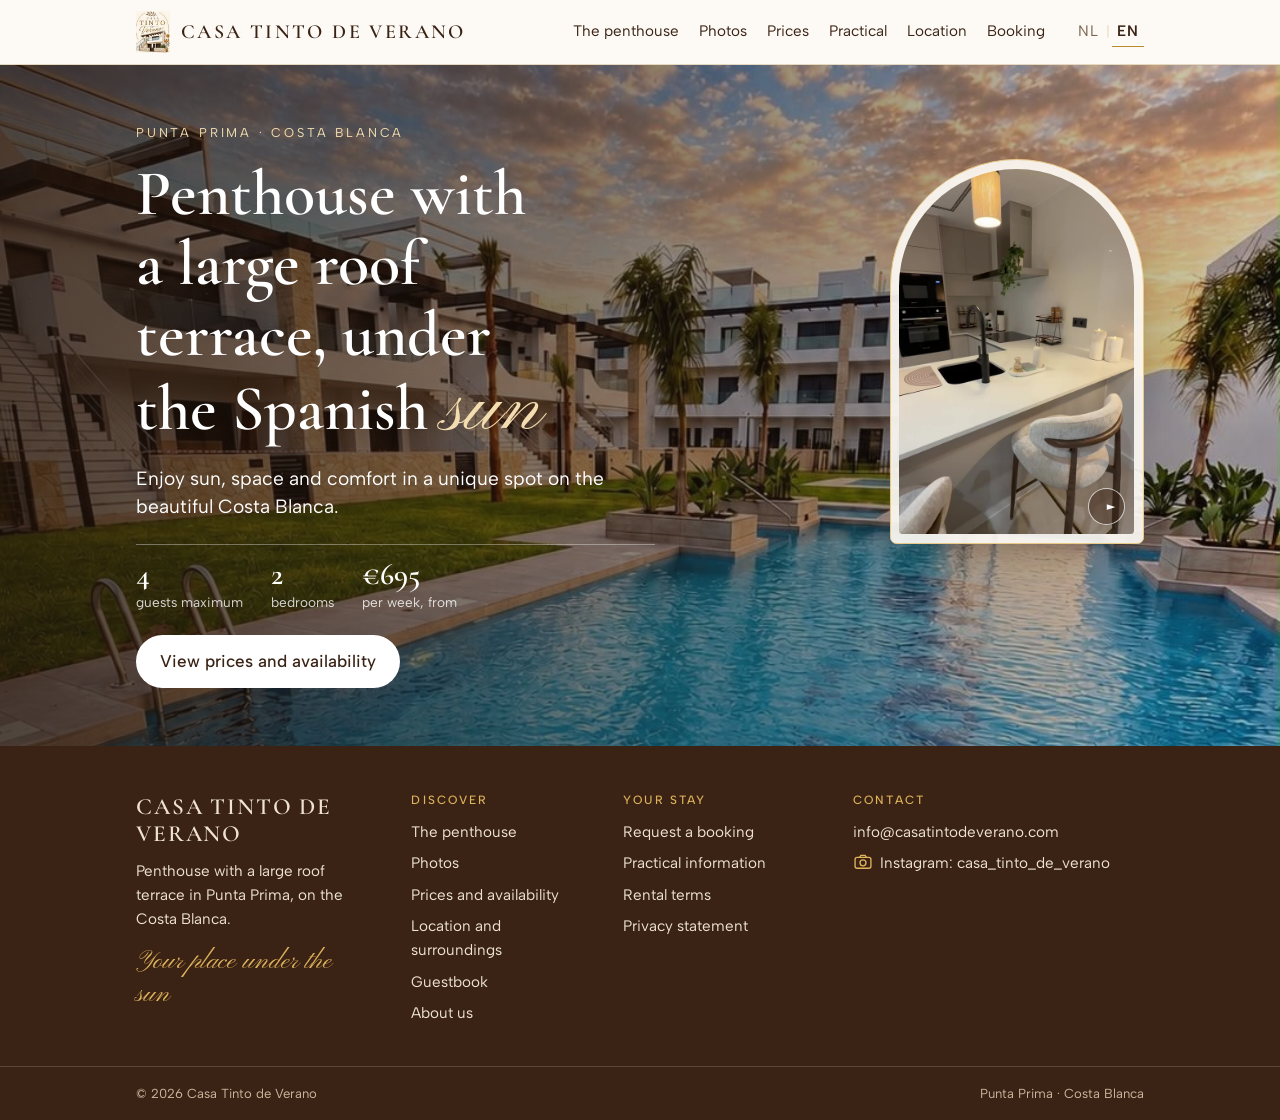
==== commit a31a7185: "Prijzen mooier afgerond (…45/…95); Engelse factuur valt terug op Engelse slottekst Co-Authored-By: C" ====
--- a/index.html
+++ b/index.html
@@ -427,7 +427,7 @@
         <ul class="facts">
           <li><b>4</b><span>personen maximaal</span></li>
           <li><b>2</b><span>slaapkamers</span></li>
-          <li><b>€ 685</b><span>per week, vanaf</span></li>
+          <li><b>€ 695</b><span>per week, vanaf</span></li>
         </ul>
         <a class="cta" href="prijzen.html">Bekijk prijzen en beschikbaarheid</a>
       </div>
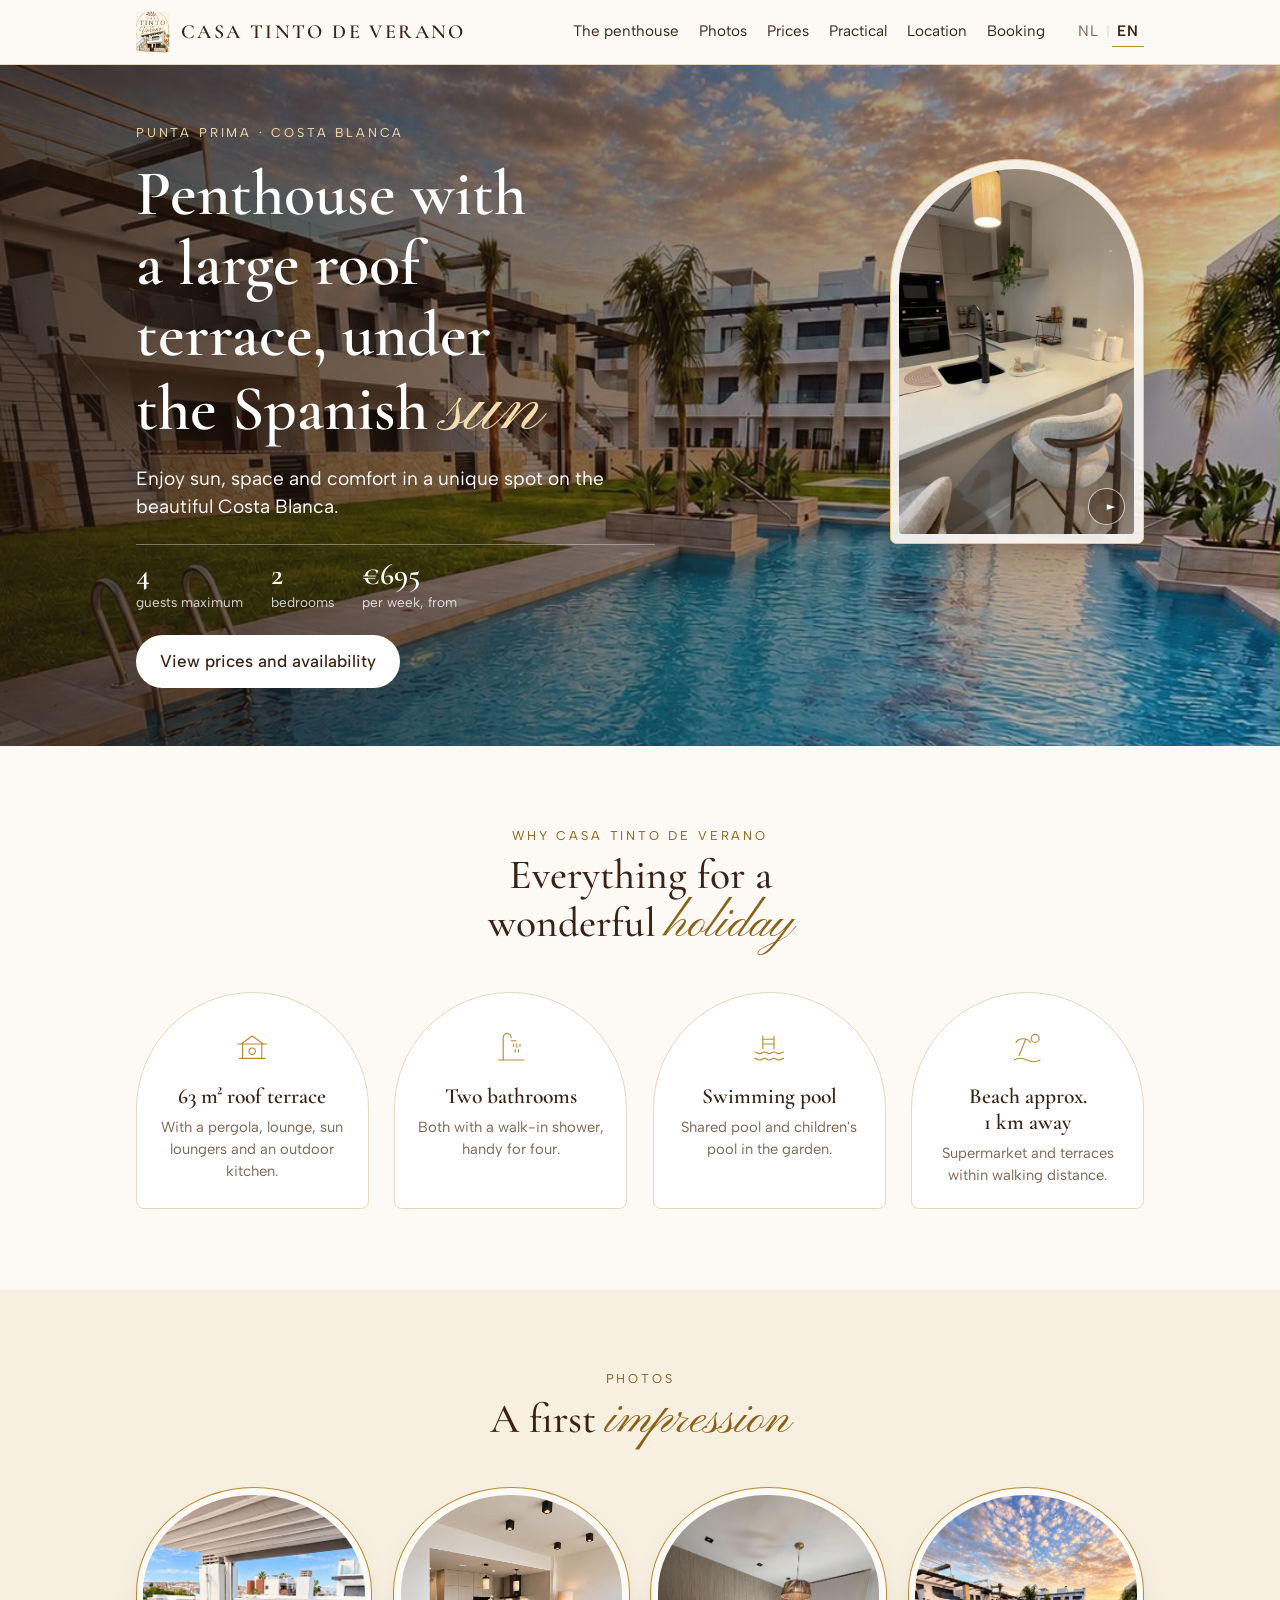
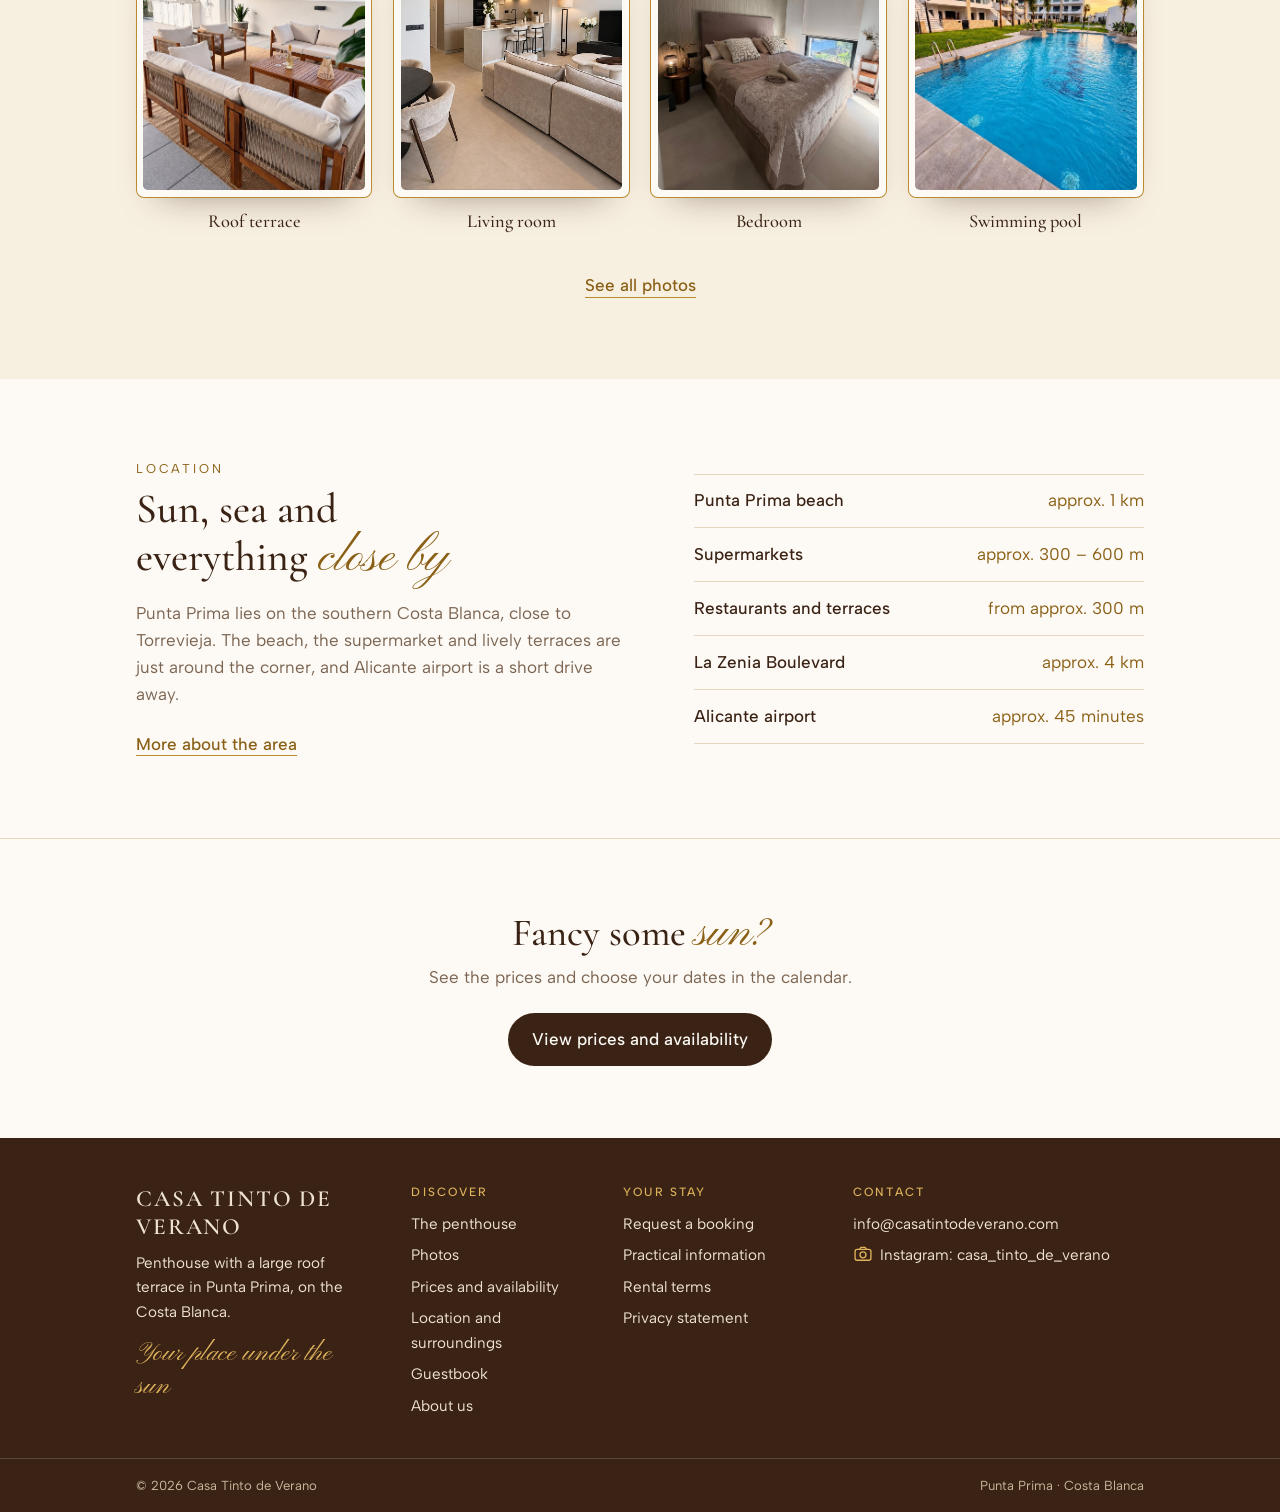
==== commit 1cb7e7a7: "Voorbeeld homepage: pluspunten, eerste indruk, ligging en afsluiter (nog niet live) Co-Authored-By: " ====
--- a/index.html
+++ b/index.html
@@ -356,6 +356,47 @@
 
 .cam { vertical-align: -4px; margin-right: .45rem; color: var(--gold); }
 .voet .cam { color: #E0B45C; }
+
+/* ---- Homepage: pluspunten, eerste indruk, ligging ---- */
+.blok { padding-block: clamp(3rem, 7vw, 5rem); }
+.blok-kop { text-align: center; margin: 0 auto clamp(1.8rem, 4vw, 2.6rem); max-width: 36rem; }
+.blok-kop .eyebrow { margin: 0 0 .4rem; }
+.blok-kop h2 { font-family: var(--display); font-weight: 500; font-size: clamp(1.9rem, 4.2vw, 2.6rem); line-height: 1.15; margin: 0; }
+.blok-kop h2 .script, .slot h2 .script { font-family: var(--script); font-weight: 400; color: var(--gold-text); font-size: 1.2em; }
+.plus { list-style: none; margin: 0; padding: 0; display: grid; grid-template-columns: repeat(4, minmax(0, 1fr)); gap: clamp(1rem, 2.5vw, 1.6rem); }
+.plus li { text-align: center; padding: 1.6rem 1.1rem 1.4rem; background: #fff; border: 1px solid var(--line); border-radius: 9rem 9rem .6rem .6rem; }
+.plus svg { width: 2.4rem; height: 2.4rem; stroke: var(--gold); fill: none; stroke-width: 1.4; stroke-linecap: round; stroke-linejoin: round; margin-top: .6rem; }
+.plus h3 { font-family: var(--display); font-weight: 600; font-size: 1.35rem; line-height: 1.2; margin: .6rem 0 .35rem; }
+.plus p { margin: 0; font-size: .92rem; color: var(--muted); line-height: 1.5; }
+.indruk { background: var(--panel); }
+.strook { list-style: none; margin: 0; padding: 0; display: grid; grid-template-columns: repeat(4, minmax(0, 1fr)); gap: clamp(.8rem, 2vw, 1.3rem); }
+.strook li { margin: 0; }
+.strook a { display: block; text-decoration: none; color: var(--ink); }
+.strook .lijst { padding: .4rem; background: var(--paper); border: 1px solid var(--gold); border-radius: 50% 50% .5rem .5rem / 34% 34% .5rem .5rem; box-shadow: 0 18px 36px -24px rgba(58, 35, 21, .55); }
+.strook img { display: block; width: 100%; aspect-ratio: 3 / 4; object-fit: cover; border-radius: 50% 50% .3rem .3rem / 33% 33% .3rem .3rem; }
+.strook span { display: block; text-align: center; font-family: var(--display); font-size: 1.15rem; margin-top: .6rem; }
+.naar { text-align: center; margin: clamp(1.6rem, 4vw, 2.2rem) 0 0; }
+.naar a { font-weight: 500; text-decoration: none; border-bottom: 1px solid var(--gold); padding-bottom: .1rem; }
+.ligging .wrap { display: grid; grid-template-columns: 1.1fr 1fr; gap: clamp(1.8rem, 5vw, 4rem); align-items: center; }
+.ligging .blok-kop { text-align: left; margin: 0 0 1rem; }
+.ligging p.tekst { margin: 0 0 1.4rem; color: var(--muted); }
+.ligging .naar { text-align: left; margin: 0; }
+.afstand { list-style: none; margin: 0; padding: 0; border-top: 1px solid var(--line); }
+.afstand li { display: flex; justify-content: space-between; gap: 1rem; padding: .8rem 0; border-bottom: 1px solid var(--line); }
+.afstand li b { font-weight: 500; }
+.afstand li span { color: var(--gold-text); white-space: nowrap; }
+.slot { text-align: center; padding-block: clamp(3rem, 7vw, 4.5rem); border-top: 1px solid var(--line); }
+.slot h2 { font-family: var(--display); font-weight: 500; font-size: clamp(1.8rem, 4vw, 2.4rem); margin: 0 0 .4rem; }
+.slot p { margin: 0; color: var(--muted); }
+.slot .cta { margin-top: 1.4rem; }
+@media (max-width: 860px) {
+  .plus { grid-template-columns: repeat(2, minmax(0, 1fr)); }
+  .ligging .wrap { grid-template-columns: 1fr; }
+  .strook { display: flex; overflow-x: auto; scroll-snap-type: x mandatory; padding-bottom: .6rem; margin-inline: calc(-1 * clamp(1rem, 4vw, 2.5rem)); padding-inline: clamp(1rem, 4vw, 2.5rem); scrollbar-width: none; }
+  .strook::-webkit-scrollbar { display: none; }
+  .strook li { flex: 0 0 62%; scroll-snap-align: center; }
+}
+@media (max-width: 420px) { .plus li { padding: 1.3rem .7rem 1.1rem; } .plus h3 { font-size: 1.2rem; } .plus p { font-size: .85rem; } }
 </style>
 <style>
 /* Kop compacter: minder ruimte tussen zin, cijfers en knop */
@@ -437,6 +478,56 @@
       </div>
     </div>
   </div>
+
+  <section class="blok plus-blok">
+    <div class="wrap">
+      <div class="blok-kop"><p class="eyebrow">Waarom Casa Tinto de Verano</p><h2>Alles voor een heerlijke <span class="script">vakantie</span></h2></div>
+      <ul class="plus">
+        <li><svg viewBox="0 0 48 48" aria-hidden="true"><path d="M6 20h36M10 20l14-10 14 10M12 20v18M36 20v18M8 38h32"/><circle cx="24" cy="29" r="4"/></svg><h3>Dakterras van 63 m²</h3><p>Met pergola, lounge, ligbedden en buitenkeuken.</p></li>
+        <li><svg viewBox="0 0 48 48" aria-hidden="true"><path d="M14 40V12a5 5 0 0 1 10 0"/><path d="M24 16h6"/><path d="M27 20v3M31 20v4M35 20v3M29 27v3M33 27v3"/><path d="M8 40h32"/></svg><h3>Twee badkamers</h3><p>Allebei met inloopdouche, fijn met z'n vieren.</p></li>
+        <li><svg viewBox="0 0 48 48" aria-hidden="true"><path d="M6 30c3 0 3 2 6 2s3-2 6-2 3 2 6 2 3-2 6-2 3 2 6 2 3-2 6-2"/><path d="M6 38c3 0 3 2 6 2s3-2 6-2 3 2 6 2 3-2 6-2 3 2 6 2 3-2 6-2"/><path d="M16 26V10M30 26V10M16 14h14M16 20h14"/></svg><h3>Zwembad</h3><p>Gemeenschappelijk zwembad en kinderbad in de tuin.</p></li>
+        <li><svg viewBox="0 0 48 48" aria-hidden="true"><circle cx="34" cy="13" r="5"/><path d="M8 40c5-3 10-3 16 0s11 3 16 0"/><path d="M14 34 22 14"/><path d="M10 18c4-6 14-6 18 0"/></svg><h3>Strand op ca. 1 km</h3><p>Supermarkt en terrassen op loopafstand.</p></li>
+      </ul>
+    </div>
+  </section>
+
+  <section class="blok indruk">
+    <div class="wrap">
+      <div class="blok-kop"><p class="eyebrow">Impressie</p><h2>Een eerste <span class="script">indruk</span></h2></div>
+      <ul class="strook">
+        <li><a href="impressie.html"><div class="lijst"><img src="fotos/dakterras-lounge.jpg" alt="Lounge onder de pergola op het dakterras" loading="lazy"></div><span>Dakterras</span></a></li>
+        <li><a href="impressie.html"><div class="lijst"><img src="fotos/woonkamer.jpg" alt="Woonkamer met eethoek en open keuken" loading="lazy"></div><span>Woonkamer</span></a></li>
+        <li><a href="impressie.html"><div class="lijst"><img src="fotos/slaapkamer-1.jpg" alt="Slaapkamer met tweepersoonsbed" loading="lazy"></div><span>Slaapkamer</span></a></li>
+        <li><a href="impressie.html"><div class="lijst"><img src="fotos/zwembad.jpg" alt="Gemeenschappelijk zwembad in de tuin" loading="lazy"></div><span>Zwembad</span></a></li>
+      </ul>
+      <p class="naar"><a href="impressie.html">Bekijk alle foto's</a></p>
+    </div>
+  </section>
+
+  <section class="blok ligging">
+    <div class="wrap">
+      <div>
+        <div class="blok-kop"><p class="eyebrow">Locatie</p><h2>Zon, zee en alles <span class="script">dichtbij</span></h2></div>
+        <p class="tekst">Punta Prima ligt aan de zuidelijke Costa Blanca, vlak bij Torrevieja. Het strand, de supermarkt en gezellige terrassen liggen om de hoek, en de luchthaven van Alicante is een korte rit.</p>
+        <p class="naar"><a href="locatie.html">Meer over de omgeving</a></p>
+      </div>
+      <ul class="afstand">
+        <li><b>Strand Punta Prima</b><span>ca. 1 km</span></li>
+        <li><b>Supermarkten</b><span>ca. 300 – 600 m</span></li>
+        <li><b>Restaurants en terrassen</b><span>vanaf ca. 300 m</span></li>
+        <li><b>La Zenia Boulevard</b><span>ca. 4 km</span></li>
+        <li><b>Luchthaven Alicante</b><span>ca. 45 minuten</span></li>
+      </ul>
+    </div>
+  </section>
+
+  <section class="slot">
+    <div class="wrap">
+      <h2>Zin in de <span class="script">zon?</span></h2>
+      <p>Bekijk de prijzen en kies je data in de kalender.</p>
+      <a class="cta" href="prijzen.html">Bekijk prijzen en beschikbaarheid</a>
+    </div>
+  </section>
 </main>
 
 <footer class="voet">
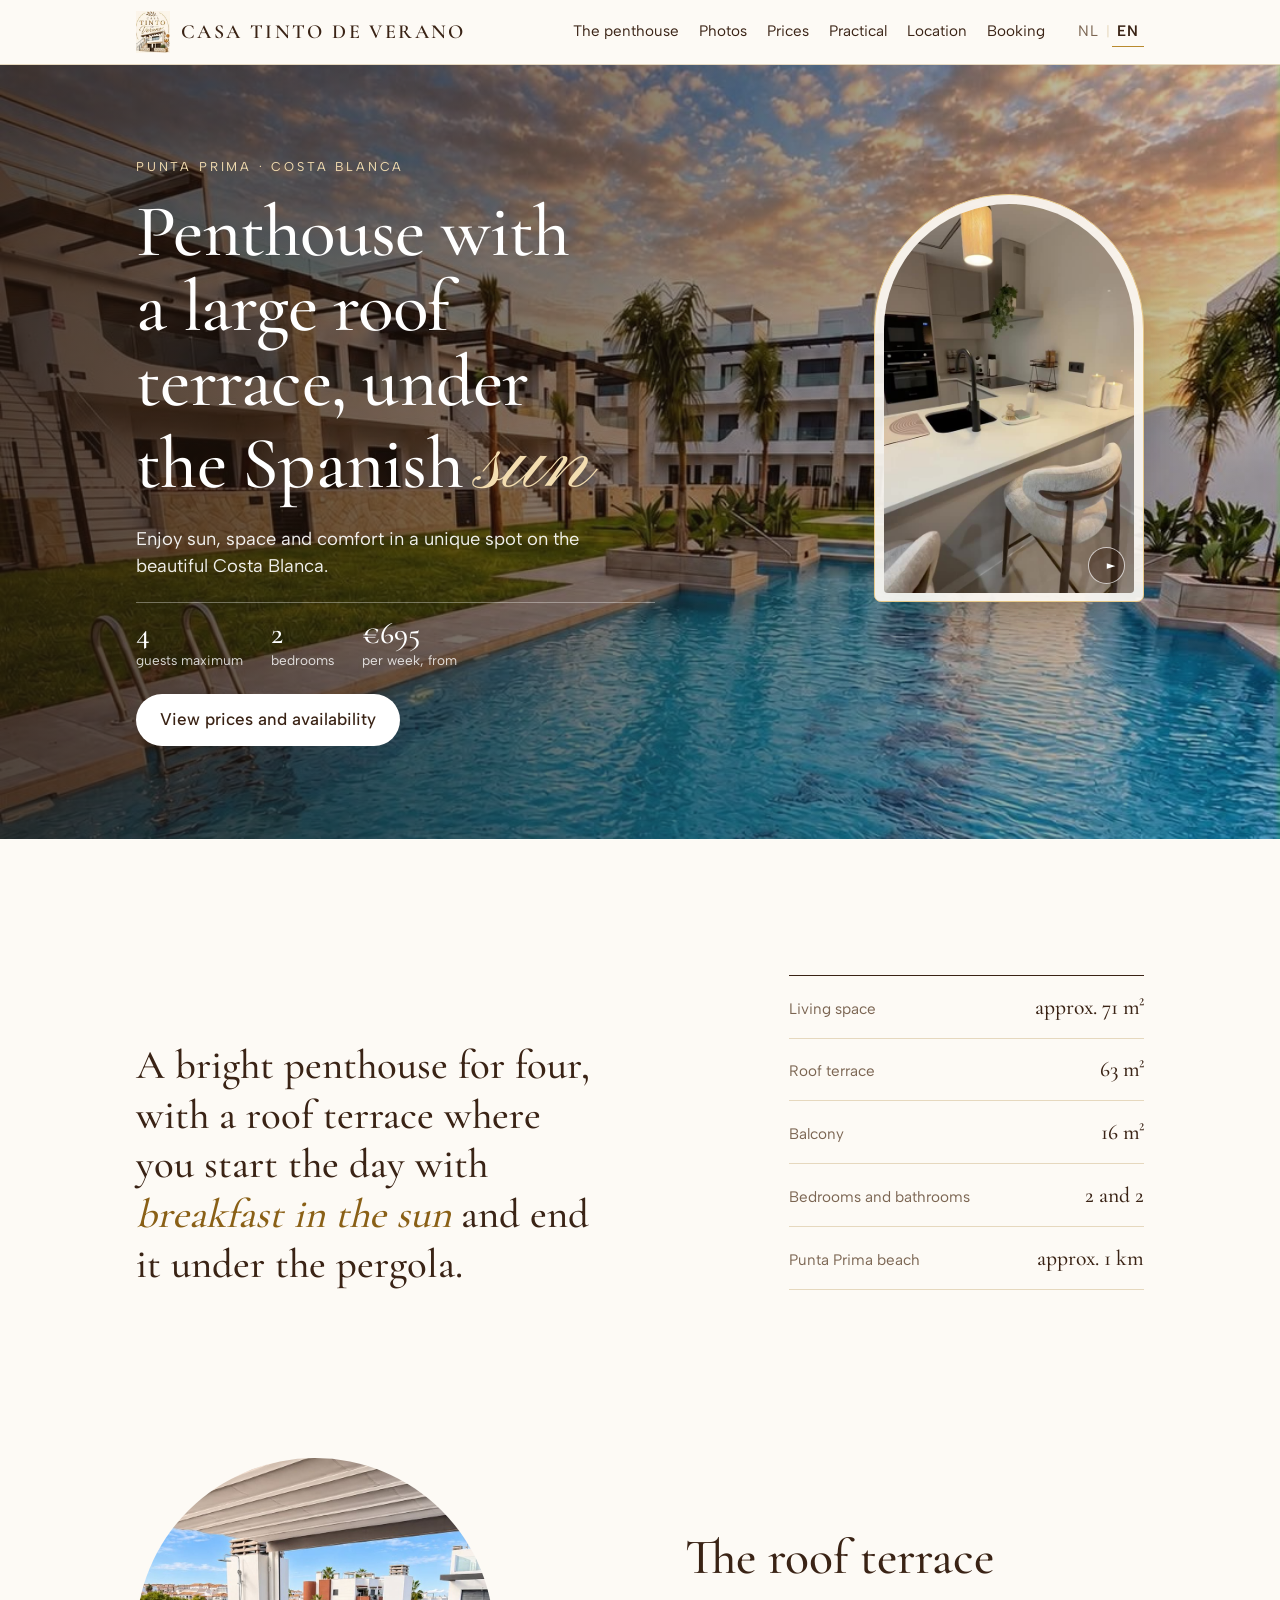
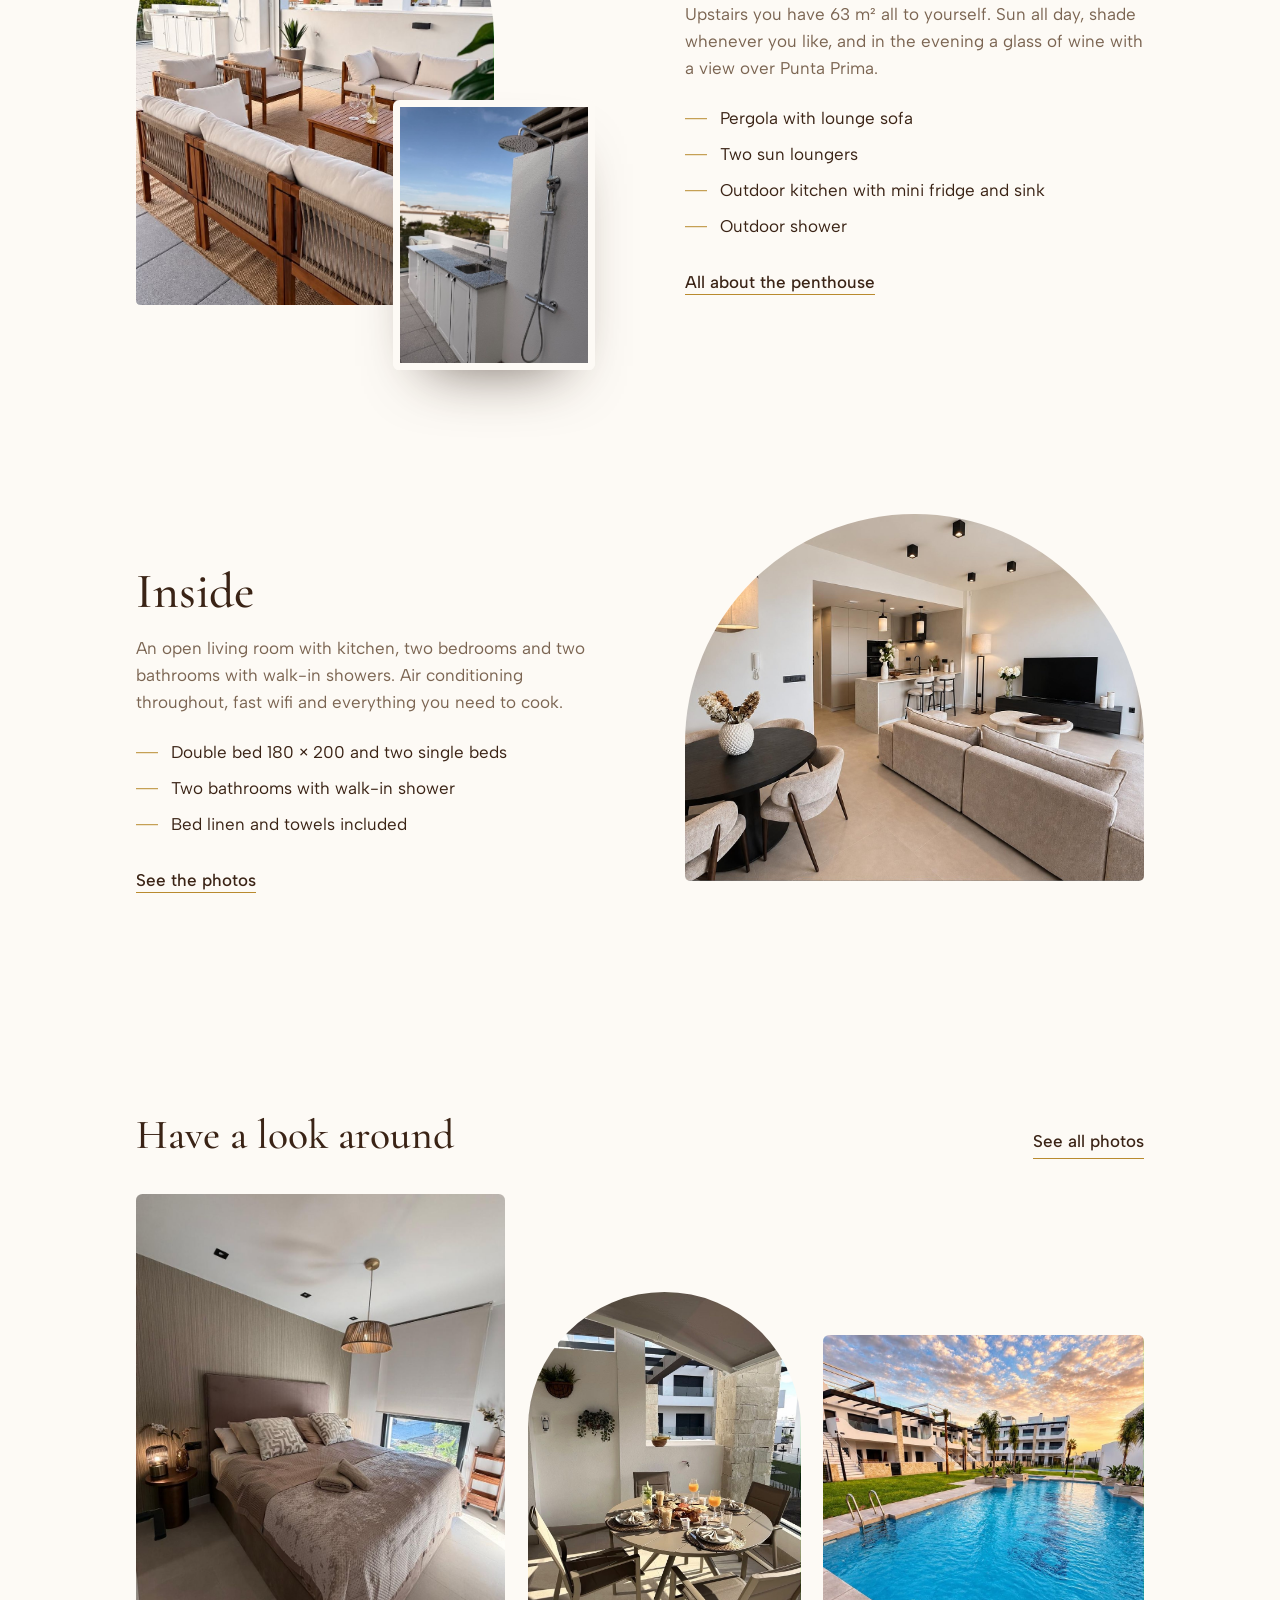
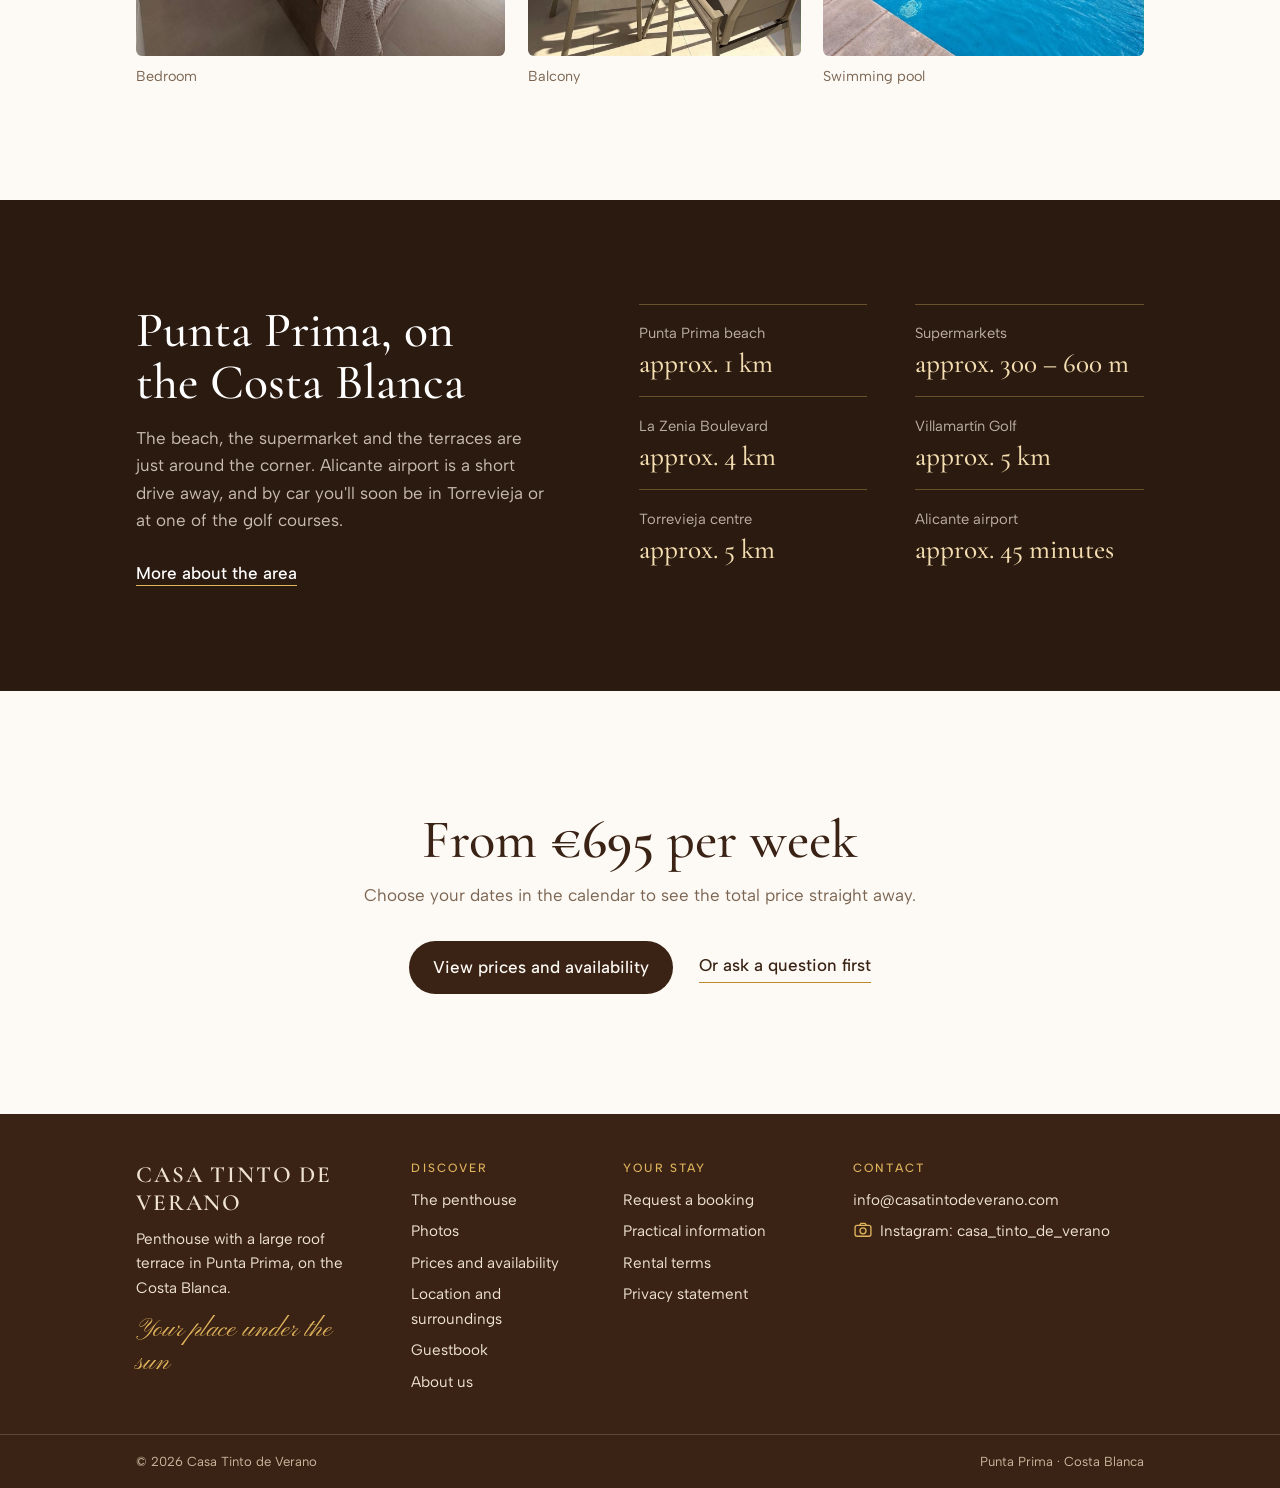
==== commit bb55b89a: "Voorbeeld: sjiekere homepage met grote foto's en rustige typografie (nog niet live) Co-Authored-By: " ====
--- a/index.html
+++ b/index.html
@@ -357,46 +357,77 @@
 .cam { vertical-align: -4px; margin-right: .45rem; color: var(--gold); }
 .voet .cam { color: #E0B45C; }
 
-/* ---- Homepage: pluspunten, eerste indruk, ligging ---- */
-.blok { padding-block: clamp(3rem, 7vw, 5rem); }
-.blok-kop { text-align: center; margin: 0 auto clamp(1.8rem, 4vw, 2.6rem); max-width: 36rem; }
-.blok-kop .eyebrow { margin: 0 0 .4rem; }
-.blok-kop h2 { font-family: var(--display); font-weight: 500; font-size: clamp(1.9rem, 4.2vw, 2.6rem); line-height: 1.15; margin: 0; }
-.blok-kop h2 .script, .slot h2 .script { font-family: var(--script); font-weight: 400; color: var(--gold-text); font-size: 1.2em; }
-.plus { list-style: none; margin: 0; padding: 0; display: grid; grid-template-columns: repeat(4, minmax(0, 1fr)); gap: clamp(1rem, 2.5vw, 1.6rem); }
-.plus li { text-align: center; padding: 1.6rem 1.1rem 1.4rem; background: #fff; border: 1px solid var(--line); border-radius: 9rem 9rem .6rem .6rem; }
-.plus svg { width: 2.4rem; height: 2.4rem; stroke: var(--gold); fill: none; stroke-width: 1.4; stroke-linecap: round; stroke-linejoin: round; margin-top: .6rem; }
-.plus h3 { font-family: var(--display); font-weight: 600; font-size: 1.35rem; line-height: 1.2; margin: .6rem 0 .35rem; }
-.plus p { margin: 0; font-size: .92rem; color: var(--muted); line-height: 1.5; }
-.indruk { background: var(--panel); }
-.strook { list-style: none; margin: 0; padding: 0; display: grid; grid-template-columns: repeat(4, minmax(0, 1fr)); gap: clamp(.8rem, 2vw, 1.3rem); }
-.strook li { margin: 0; }
-.strook a { display: block; text-decoration: none; color: var(--ink); }
-.strook .lijst { padding: .4rem; background: var(--paper); border: 1px solid var(--gold); border-radius: 50% 50% .5rem .5rem / 34% 34% .5rem .5rem; box-shadow: 0 18px 36px -24px rgba(58, 35, 21, .55); }
-.strook img { display: block; width: 100%; aspect-ratio: 3 / 4; object-fit: cover; border-radius: 50% 50% .3rem .3rem / 33% 33% .3rem .3rem; }
-.strook span { display: block; text-align: center; font-family: var(--display); font-size: 1.15rem; margin-top: .6rem; }
-.naar { text-align: center; margin: clamp(1.6rem, 4vw, 2.2rem) 0 0; }
-.naar a { font-weight: 500; text-decoration: none; border-bottom: 1px solid var(--gold); padding-bottom: .1rem; }
-.ligging .wrap { display: grid; grid-template-columns: 1.1fr 1fr; gap: clamp(1.8rem, 5vw, 4rem); align-items: center; }
-.ligging .blok-kop { text-align: left; margin: 0 0 1rem; }
-.ligging p.tekst { margin: 0 0 1.4rem; color: var(--muted); }
-.ligging .naar { text-align: left; margin: 0; }
-.afstand { list-style: none; margin: 0; padding: 0; border-top: 1px solid var(--line); }
-.afstand li { display: flex; justify-content: space-between; gap: 1rem; padding: .8rem 0; border-bottom: 1px solid var(--line); }
-.afstand li b { font-weight: 500; }
-.afstand li span { color: var(--gold-text); white-space: nowrap; }
-.slot { text-align: center; padding-block: clamp(3rem, 7vw, 4.5rem); border-top: 1px solid var(--line); }
-.slot h2 { font-family: var(--display); font-weight: 500; font-size: clamp(1.8rem, 4vw, 2.4rem); margin: 0 0 .4rem; }
-.slot p { margin: 0; color: var(--muted); }
-.slot .cta { margin-top: 1.4rem; }
+/* ---- Homepage, sjieke versie: veel lucht, grote foto's, rustige typografie ---- */
+.hero-foto { min-height: min(86vh, 52rem); display: flex; align-items: center; }
+.hero-foto .wrap { width: 100%; }
+.hero-foto h1 { font-weight: 500; letter-spacing: -.01em; font-size: clamp(2.6rem, 6.4vw, 4.6rem); line-height: 1.02; }
+.hero-foto .lead { font-size: 1.15rem; max-width: 30rem; opacity: .92; }
+.hero-foto .facts b { font-weight: 500; }
+
+.intro { padding-block: clamp(4.5rem, 11vw, 8.5rem) clamp(3.5rem, 8vw, 6rem); }
+.intro .wrap { display: grid; grid-template-columns: minmax(0, 1.35fr) minmax(0, .85fr); gap: clamp(2.5rem, 7vw, 6rem); align-items: end; }
+.intro-tekst { font-family: var(--display); font-weight: 400; font-size: clamp(1.75rem, 3.4vw, 2.55rem); line-height: 1.22; margin: 0; max-width: 24ch; text-wrap: pretty; }
+.intro-tekst em { font-style: italic; color: var(--gold-text); }
+.specs { margin: 0; border-top: 1px solid var(--ink); }
+.specs div { display: flex; justify-content: space-between; align-items: baseline; gap: 1rem; padding: .85rem 0; border-bottom: 1px solid var(--line); }
+.specs dt { color: var(--muted); font-size: .95rem; }
+.specs dd { margin: 0; font-family: var(--display); font-size: 1.35rem; font-weight: 500; }
+
+.verhaal { padding-block: clamp(2.5rem, 6vw, 4.5rem); }
+.verhaal .wrap { display: grid; grid-template-columns: minmax(0, 1fr) minmax(0, 1fr); gap: clamp(2.5rem, 7vw, 6.5rem); align-items: center; }
+.verhaal.om .collage { order: 2; }
+.collage { position: relative; padding-bottom: 14%; }
+.collage .groot { display: block; width: 78%; aspect-ratio: 4 / 5; object-fit: cover; border-radius: 16rem 16rem .4rem .4rem; }
+.collage .klein { position: absolute; right: 0; bottom: 0; width: 44%; aspect-ratio: 3 / 4; object-fit: cover; border-radius: .4rem; border: .45rem solid var(--paper); box-shadow: 0 30px 60px -34px rgba(43, 26, 16, .7); }
+.breed-foto { display: block; width: 100%; aspect-ratio: 5 / 4; object-fit: cover; border-radius: 18rem 18rem .4rem .4rem; }
+.verhaal h2 { font-weight: 500; font-size: clamp(2.1rem, 4.4vw, 3.1rem); line-height: 1.05; margin: 0 0 1.1rem; }
+.verhaal p { color: var(--muted); margin: 0 0 1.4rem; max-width: 32rem; }
+.kenmerken { list-style: none; margin: 0 0 1.8rem; padding: 0; display: grid; gap: .55rem; }
+.kenmerken li { display: flex; gap: .8rem; align-items: baseline; }
+.kenmerken li::before { content: ""; flex: none; width: 1.4rem; height: 1px; background: var(--gold); transform: translateY(-.3rem); }
+.tekstlink { color: var(--ink); font-weight: 500; text-decoration: none; border-bottom: 1px solid var(--gold); padding-bottom: .15rem; }
+.tekstlink:hover { color: var(--gold-text); }
+
+.galerij { padding-block: clamp(3.5rem, 8vw, 6rem) clamp(4rem, 9vw, 7rem); }
+.galerij-kop { display: flex; justify-content: space-between; align-items: end; gap: 1.5rem; margin-bottom: clamp(1.5rem, 3vw, 2.2rem); }
+.galerij-kop h2 { font-weight: 500; font-size: clamp(1.9rem, 3.8vw, 2.6rem); }
+.rij { display: grid; grid-template-columns: 1.15fr .85fr 1fr; gap: clamp(.8rem, 2vw, 1.4rem); align-items: end; }
+.rij a { display: block; color: var(--ink); text-decoration: none; }
+.rij img { display: block; width: 100%; object-fit: cover; border-radius: .4rem; }
+.rij a:nth-child(1) img { aspect-ratio: 4 / 5; }
+.rij a:nth-child(2) img { aspect-ratio: 3 / 4; border-radius: 9rem 9rem .4rem .4rem; }
+.rij a:nth-child(3) img { aspect-ratio: 1 / 1; }
+.rij span { display: block; margin-top: .55rem; font-size: .9rem; color: var(--muted); }
+
+.ligging-band { background: #2B1A10; color: #F4EADB; padding-block: clamp(4rem, 9vw, 6.5rem); }
+.ligging-band .wrap { display: grid; grid-template-columns: minmax(0, .9fr) minmax(0, 1.1fr); gap: clamp(2.5rem, 7vw, 6rem); align-items: start; }
+.ligging-band h2 { font-weight: 500; color: #fff; font-size: clamp(2.1rem, 4.4vw, 3.1rem); line-height: 1.05; margin: 0 0 1.1rem; }
+.ligging-band p { color: rgba(244, 234, 219, .78); margin: 0 0 1.6rem; max-width: 30rem; }
+.ligging-band .tekstlink { color: #fff; border-bottom-color: #E0B45C; }
+.afstanden-kort { margin: 0; display: grid; grid-template-columns: 1fr 1fr; column-gap: clamp(1.5rem, 4vw, 3rem); }
+.afstanden-kort div { padding: 1.1rem 0; border-top: 1px solid rgba(224, 180, 92, .35); }
+.afstanden-kort dt { font-size: .92rem; color: rgba(244, 234, 219, .72); }
+.afstanden-kort dd { margin: .2rem 0 0; font-family: var(--display); font-size: 1.7rem; font-weight: 500; color: #F3DDB0; line-height: 1.1; }
+
+.slotregel { text-align: center; padding-block: clamp(4.5rem, 10vw, 7.5rem); }
+.slotregel .prijs { font-family: var(--display); font-weight: 400; font-size: clamp(2.2rem, 5vw, 3.4rem); line-height: 1.1; margin: 0; }
+.slotregel .prijs b { font-weight: 600; }
+.slotregel p.uitleg { color: var(--muted); margin: .7rem 0 0; }
+.slotregel .knoppen { display: flex; justify-content: center; align-items: center; flex-wrap: wrap; gap: 1rem 1.6rem; margin-top: 2rem; }
+.slotregel .cta { margin: 0; }
+
 @media (max-width: 860px) {
-  .plus { grid-template-columns: repeat(2, minmax(0, 1fr)); }
-  .ligging .wrap { grid-template-columns: 1fr; }
-  .strook { display: flex; overflow-x: auto; scroll-snap-type: x mandatory; padding-bottom: .6rem; margin-inline: calc(-1 * clamp(1rem, 4vw, 2.5rem)); padding-inline: clamp(1rem, 4vw, 2.5rem); scrollbar-width: none; }
-  .strook::-webkit-scrollbar { display: none; }
-  .strook li { flex: 0 0 62%; scroll-snap-align: center; }
-}
-@media (max-width: 420px) { .plus li { padding: 1.3rem .7rem 1.1rem; } .plus h3 { font-size: 1.2rem; } .plus p { font-size: .85rem; } }
+  .intro .wrap, .verhaal .wrap, .ligging-band .wrap { grid-template-columns: 1fr; }
+  .verhaal.om .collage { order: 0; }
+  .collage { max-width: 30rem; }
+  .rij { grid-template-columns: 1fr 1fr; }
+  .rij a:nth-child(3) { display: none; }
+  .galerij-kop { flex-direction: column; align-items: start; }
+}
+@media (max-width: 40rem) {
+  .hero-foto { min-height: 0; }
+  .afstanden-kort dd { font-size: 1.45rem; }
+}
 </style>
 <style>
 /* Kop compacter: minder ruimte tussen zin, cijfers en knop */
@@ -479,53 +510,97 @@
     </div>
   </div>
 
-  <section class="blok plus-blok">
+  <section class="intro">
     <div class="wrap">
-      <div class="blok-kop"><p class="eyebrow">Waarom Casa Tinto de Verano</p><h2>Alles voor een heerlijke <span class="script">vakantie</span></h2></div>
-      <ul class="plus">
-        <li><svg viewBox="0 0 48 48" aria-hidden="true"><path d="M6 20h36M10 20l14-10 14 10M12 20v18M36 20v18M8 38h32"/><circle cx="24" cy="29" r="4"/></svg><h3>Dakterras van 63 m²</h3><p>Met pergola, lounge, ligbedden en buitenkeuken.</p></li>
-        <li><svg viewBox="0 0 48 48" aria-hidden="true"><path d="M14 40V12a5 5 0 0 1 10 0"/><path d="M24 16h6"/><path d="M27 20v3M31 20v4M35 20v3M29 27v3M33 27v3"/><path d="M8 40h32"/></svg><h3>Twee badkamers</h3><p>Allebei met inloopdouche, fijn met z'n vieren.</p></li>
-        <li><svg viewBox="0 0 48 48" aria-hidden="true"><path d="M6 30c3 0 3 2 6 2s3-2 6-2 3 2 6 2 3-2 6-2 3 2 6 2 3-2 6-2"/><path d="M6 38c3 0 3 2 6 2s3-2 6-2 3 2 6 2 3-2 6-2 3 2 6 2 3-2 6-2"/><path d="M16 26V10M30 26V10M16 14h14M16 20h14"/></svg><h3>Zwembad</h3><p>Gemeenschappelijk zwembad en kinderbad in de tuin.</p></li>
-        <li><svg viewBox="0 0 48 48" aria-hidden="true"><circle cx="34" cy="13" r="5"/><path d="M8 40c5-3 10-3 16 0s11 3 16 0"/><path d="M14 34 22 14"/><path d="M10 18c4-6 14-6 18 0"/></svg><h3>Strand op ca. 1 km</h3><p>Supermarkt en terrassen op loopafstand.</p></li>
-      </ul>
+      <p class="intro-tekst">Een licht penthouse voor vier, met een dakterras waar je de dag begint met <em>ontbijt in de zon</em> en eindigt onder de pergola.</p>
+      <dl class="specs">
+        <div><dt>Woonoppervlak</dt><dd>ca. 71 m²</dd></div>
+        <div><dt>Dakterras</dt><dd>63 m²</dd></div>
+        <div><dt>Balkon</dt><dd>16 m²</dd></div>
+        <div><dt>Slaapkamers en badkamers</dt><dd>2 en 2</dd></div>
+        <div><dt>Strand Punta Prima</dt><dd>ca. 1 km</dd></div>
+      </dl>
     </div>
   </section>
 
-  <section class="blok indruk">
+  <section class="verhaal">
     <div class="wrap">
-      <div class="blok-kop"><p class="eyebrow">Impressie</p><h2>Een eerste <span class="script">indruk</span></h2></div>
-      <ul class="strook">
-        <li><a href="impressie.html"><div class="lijst"><img src="fotos/dakterras-lounge.jpg" alt="Lounge onder de pergola op het dakterras" loading="lazy"></div><span>Dakterras</span></a></li>
-        <li><a href="impressie.html"><div class="lijst"><img src="fotos/woonkamer.jpg" alt="Woonkamer met eethoek en open keuken" loading="lazy"></div><span>Woonkamer</span></a></li>
-        <li><a href="impressie.html"><div class="lijst"><img src="fotos/slaapkamer-1.jpg" alt="Slaapkamer met tweepersoonsbed" loading="lazy"></div><span>Slaapkamer</span></a></li>
-        <li><a href="impressie.html"><div class="lijst"><img src="fotos/zwembad.jpg" alt="Gemeenschappelijk zwembad in de tuin" loading="lazy"></div><span>Zwembad</span></a></li>
-      </ul>
-      <p class="naar"><a href="impressie.html">Bekijk alle foto's</a></p>
+      <div class="collage">
+        <img class="groot" src="fotos/dakterras-lounge.jpg" alt="Lounge onder de pergola op het dakterras" loading="lazy">
+        <img class="klein" src="fotos/buitenkeuken.jpg" alt="Buitenkeuken met buitendouche op het dakterras" loading="lazy">
+      </div>
+      <div>
+        <h2>Het dakterras</h2>
+        <p>Boven heb je 63 m² helemaal voor jezelf. Zon de hele dag, schaduw wanneer je wilt, en 's avonds een glas wijn met uitzicht over Punta Prima.</p>
+        <ul class="kenmerken">
+          <li>Pergola met loungebank</li>
+          <li>Twee ligbedden</li>
+          <li>Buitenkeuken met minikoelkast en spoelbak</li>
+          <li>Buitendouche</li>
+        </ul>
+        <a class="tekstlink" href="penthouse.html">Alles over het penthouse</a>
+      </div>
     </div>
   </section>
 
-  <section class="blok ligging">
+  <section class="verhaal om">
+    <div class="wrap">
+      <div class="collage">
+        <img class="breed-foto" src="fotos/woonkamer.jpg" alt="Woonkamer met eethoek en open keuken" loading="lazy">
+      </div>
+      <div>
+        <h2>Binnen</h2>
+        <p>Een open woonkamer met keuken, twee slaapkamers en twee badkamers met inloopdouche. Airco in het hele penthouse, snelle wifi en alles wat je nodig hebt om te koken.</p>
+        <ul class="kenmerken">
+          <li>Tweepersoonsbed 180 × 200 en twee eenpersoonsbedden</li>
+          <li>Twee badkamers met inloopdouche</li>
+          <li>Bedlinnen en handdoeken inbegrepen</li>
+        </ul>
+        <a class="tekstlink" href="impressie.html">Bekijk de foto's</a>
+      </div>
+    </div>
+  </section>
+
+  <section class="galerij">
+    <div class="wrap">
+      <div class="galerij-kop">
+        <h2>Rondkijken</h2>
+        <a class="tekstlink" href="impressie.html">Alle foto's bekijken</a>
+      </div>
+      <div class="rij">
+        <a href="impressie.html"><img src="fotos/slaapkamer-1.jpg" alt="Slaapkamer met tweepersoonsbed" loading="lazy"><span>Slaapkamer</span></a>
+        <a href="impressie.html"><img src="fotos/balkon.jpg" alt="Balkon met eettafel en zonnescherm" loading="lazy"><span>Balkon</span></a>
+        <a href="impressie.html"><img src="fotos/zwembad.jpg" alt="Gemeenschappelijk zwembad in de tuin" loading="lazy"><span>Zwembad</span></a>
+      </div>
+    </div>
+  </section>
+
+  <section class="ligging-band">
     <div class="wrap">
       <div>
-        <div class="blok-kop"><p class="eyebrow">Locatie</p><h2>Zon, zee en alles <span class="script">dichtbij</span></h2></div>
-        <p class="tekst">Punta Prima ligt aan de zuidelijke Costa Blanca, vlak bij Torrevieja. Het strand, de supermarkt en gezellige terrassen liggen om de hoek, en de luchthaven van Alicante is een korte rit.</p>
-        <p class="naar"><a href="locatie.html">Meer over de omgeving</a></p>
-      </div>
-      <ul class="afstand">
-        <li><b>Strand Punta Prima</b><span>ca. 1 km</span></li>
-        <li><b>Supermarkten</b><span>ca. 300 – 600 m</span></li>
-        <li><b>Restaurants en terrassen</b><span>vanaf ca. 300 m</span></li>
-        <li><b>La Zenia Boulevard</b><span>ca. 4 km</span></li>
-        <li><b>Luchthaven Alicante</b><span>ca. 45 minuten</span></li>
-      </ul>
+        <h2>Punta Prima, aan de Costa Blanca</h2>
+        <p>Het strand, de supermarkt en de terrassen liggen om de hoek. De luchthaven van Alicante is een korte rit, en met de auto ben je zo in Torrevieja of op een van de golfbanen.</p>
+        <a class="tekstlink" href="locatie.html">Meer over de omgeving</a>
+      </div>
+      <dl class="afstanden-kort">
+        <div><dt>Strand Punta Prima</dt><dd>ca. 1 km</dd></div>
+        <div><dt>Supermarkten</dt><dd>ca. 300 – 600 m</dd></div>
+        <div><dt>La Zenia Boulevard</dt><dd>ca. 4 km</dd></div>
+        <div><dt>Villamartín Golf</dt><dd>ca. 5 km</dd></div>
+        <div><dt>Centrum Torrevieja</dt><dd>ca. 5 km</dd></div>
+        <div><dt>Luchthaven Alicante</dt><dd>ca. 45 minuten</dd></div>
+      </dl>
     </div>
   </section>
 
-  <section class="slot">
+  <section class="slotregel">
     <div class="wrap">
-      <h2>Zin in de <span class="script">zon?</span></h2>
-      <p>Bekijk de prijzen en kies je data in de kalender.</p>
-      <a class="cta" href="prijzen.html">Bekijk prijzen en beschikbaarheid</a>
+      <p class="prijs">Vanaf <b>€ 695</b> per week</p>
+      <p class="uitleg">Kies je data in de kalender en je ziet meteen de totaalprijs.</p>
+      <div class="knoppen">
+        <a class="cta" href="prijzen.html">Bekijk prijzen en beschikbaarheid</a>
+        <a class="tekstlink" href="mailto:info@casatintodeverano.com">Of stel eerst een vraag</a>
+      </div>
     </div>
   </section>
 </main>
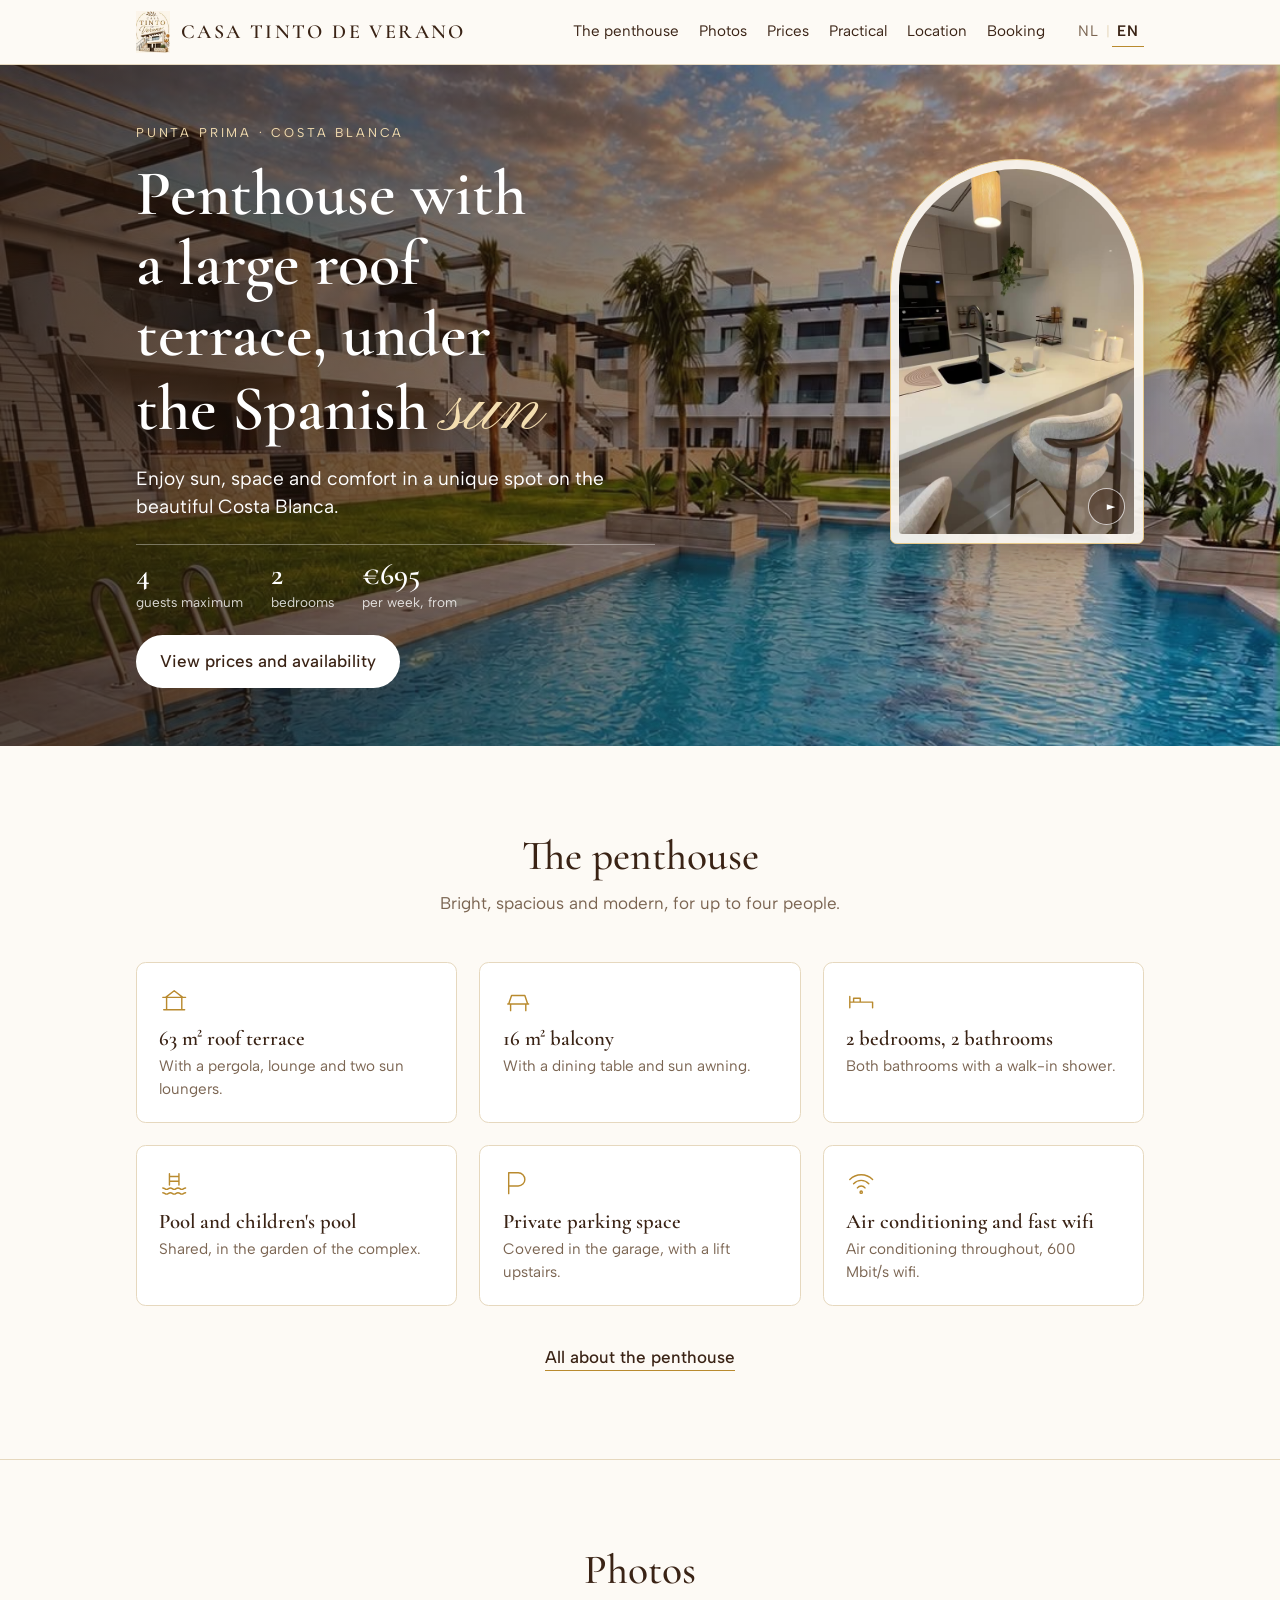
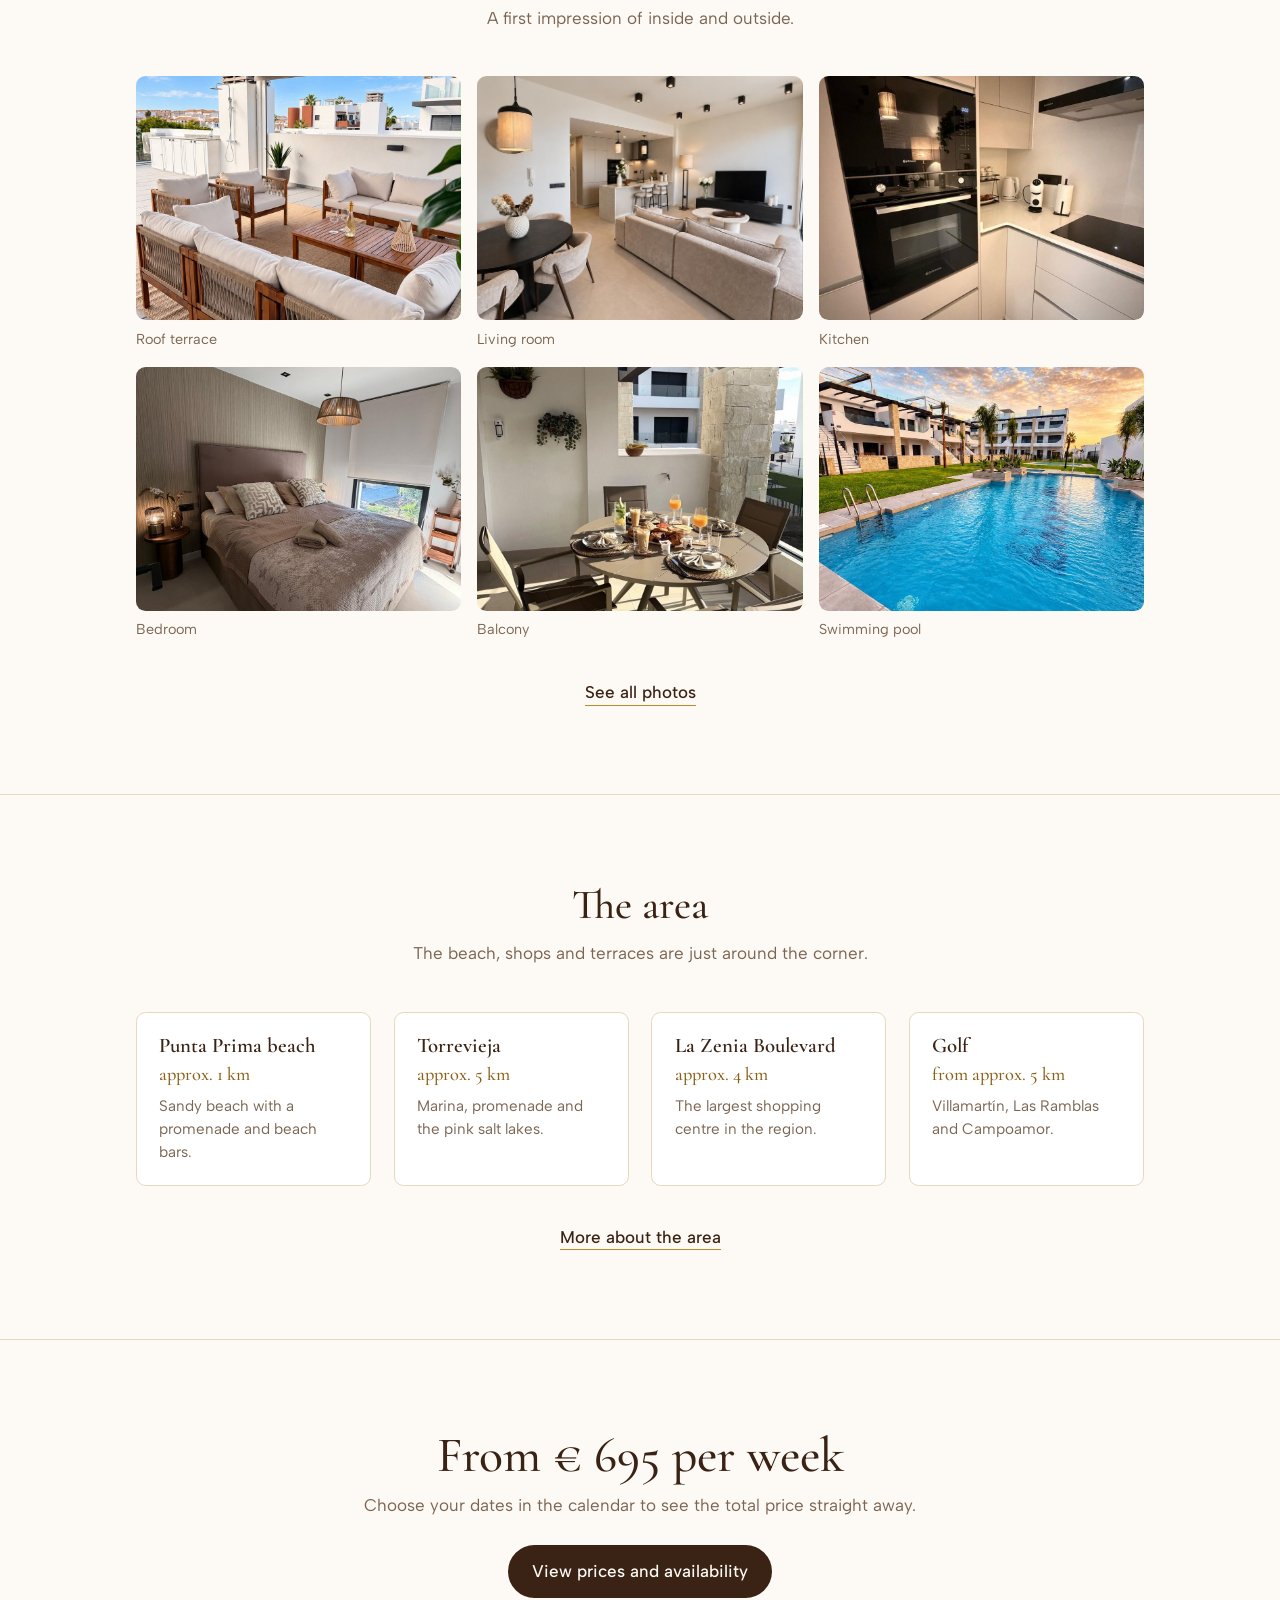
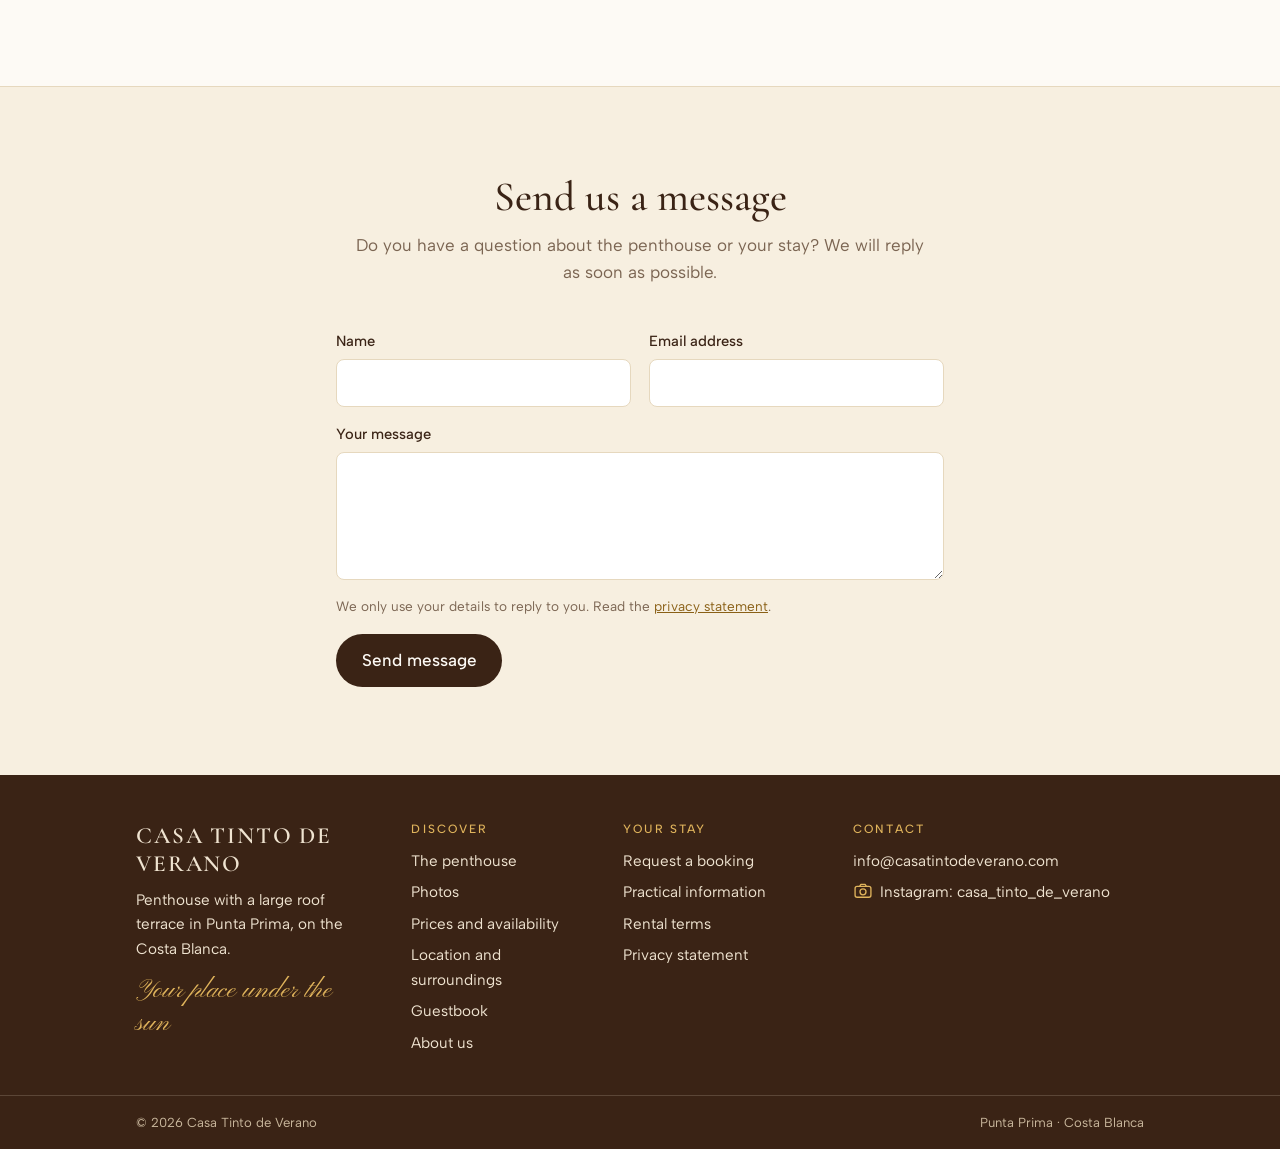
==== commit e36c12ed: "Voorbeeld: rustige homepage met berichtenvak (nog niet live) Co-Authored-By: Claude Opus 5.5 <norepl" ====
--- a/index.html
+++ b/index.html
@@ -357,76 +357,60 @@
 .cam { vertical-align: -4px; margin-right: .45rem; color: var(--gold); }
 .voet .cam { color: #E0B45C; }
 
-/* ---- Homepage, sjieke versie: veel lucht, grote foto's, rustige typografie ---- */
-.hero-foto { min-height: min(86vh, 52rem); display: flex; align-items: center; }
-.hero-foto .wrap { width: 100%; }
-.hero-foto h1 { font-weight: 500; letter-spacing: -.01em; font-size: clamp(2.6rem, 6.4vw, 4.6rem); line-height: 1.02; }
-.hero-foto .lead { font-size: 1.15rem; max-width: 30rem; opacity: .92; }
-.hero-foto .facts b { font-weight: 500; }
-
-.intro { padding-block: clamp(4.5rem, 11vw, 8.5rem) clamp(3.5rem, 8vw, 6rem); }
-.intro .wrap { display: grid; grid-template-columns: minmax(0, 1.35fr) minmax(0, .85fr); gap: clamp(2.5rem, 7vw, 6rem); align-items: end; }
-.intro-tekst { font-family: var(--display); font-weight: 400; font-size: clamp(1.75rem, 3.4vw, 2.55rem); line-height: 1.22; margin: 0; max-width: 24ch; text-wrap: pretty; }
-.intro-tekst em { font-style: italic; color: var(--gold-text); }
-.specs { margin: 0; border-top: 1px solid var(--ink); }
-.specs div { display: flex; justify-content: space-between; align-items: baseline; gap: 1rem; padding: .85rem 0; border-bottom: 1px solid var(--line); }
-.specs dt { color: var(--muted); font-size: .95rem; }
-.specs dd { margin: 0; font-family: var(--display); font-size: 1.35rem; font-weight: 500; }
-
-.verhaal { padding-block: clamp(2.5rem, 6vw, 4.5rem); }
-.verhaal .wrap { display: grid; grid-template-columns: minmax(0, 1fr) minmax(0, 1fr); gap: clamp(2.5rem, 7vw, 6.5rem); align-items: center; }
-.verhaal.om .collage { order: 2; }
-.collage { position: relative; padding-bottom: 14%; }
-.collage .groot { display: block; width: 78%; aspect-ratio: 4 / 5; object-fit: cover; border-radius: 16rem 16rem .4rem .4rem; }
-.collage .klein { position: absolute; right: 0; bottom: 0; width: 44%; aspect-ratio: 3 / 4; object-fit: cover; border-radius: .4rem; border: .45rem solid var(--paper); box-shadow: 0 30px 60px -34px rgba(43, 26, 16, .7); }
-.breed-foto { display: block; width: 100%; aspect-ratio: 5 / 4; object-fit: cover; border-radius: 18rem 18rem .4rem .4rem; }
-.verhaal h2 { font-weight: 500; font-size: clamp(2.1rem, 4.4vw, 3.1rem); line-height: 1.05; margin: 0 0 1.1rem; }
-.verhaal p { color: var(--muted); margin: 0 0 1.4rem; max-width: 32rem; }
-.kenmerken { list-style: none; margin: 0 0 1.8rem; padding: 0; display: grid; gap: .55rem; }
-.kenmerken li { display: flex; gap: .8rem; align-items: baseline; }
-.kenmerken li::before { content: ""; flex: none; width: 1.4rem; height: 1px; background: var(--gold); transform: translateY(-.3rem); }
-.tekstlink { color: var(--ink); font-weight: 500; text-decoration: none; border-bottom: 1px solid var(--gold); padding-bottom: .15rem; }
-.tekstlink:hover { color: var(--gold-text); }
-
-.galerij { padding-block: clamp(3.5rem, 8vw, 6rem) clamp(4rem, 9vw, 7rem); }
-.galerij-kop { display: flex; justify-content: space-between; align-items: end; gap: 1.5rem; margin-bottom: clamp(1.5rem, 3vw, 2.2rem); }
-.galerij-kop h2 { font-weight: 500; font-size: clamp(1.9rem, 3.8vw, 2.6rem); }
-.rij { display: grid; grid-template-columns: 1.15fr .85fr 1fr; gap: clamp(.8rem, 2vw, 1.4rem); align-items: end; }
-.rij a { display: block; color: var(--ink); text-decoration: none; }
-.rij img { display: block; width: 100%; object-fit: cover; border-radius: .4rem; }
-.rij a:nth-child(1) img { aspect-ratio: 4 / 5; }
-.rij a:nth-child(2) img { aspect-ratio: 3 / 4; border-radius: 9rem 9rem .4rem .4rem; }
-.rij a:nth-child(3) img { aspect-ratio: 1 / 1; }
-.rij span { display: block; margin-top: .55rem; font-size: .9rem; color: var(--muted); }
-
-.ligging-band { background: #2B1A10; color: #F4EADB; padding-block: clamp(4rem, 9vw, 6.5rem); }
-.ligging-band .wrap { display: grid; grid-template-columns: minmax(0, .9fr) minmax(0, 1.1fr); gap: clamp(2.5rem, 7vw, 6rem); align-items: start; }
-.ligging-band h2 { font-weight: 500; color: #fff; font-size: clamp(2.1rem, 4.4vw, 3.1rem); line-height: 1.05; margin: 0 0 1.1rem; }
-.ligging-band p { color: rgba(244, 234, 219, .78); margin: 0 0 1.6rem; max-width: 30rem; }
-.ligging-band .tekstlink { color: #fff; border-bottom-color: #E0B45C; }
-.afstanden-kort { margin: 0; display: grid; grid-template-columns: 1fr 1fr; column-gap: clamp(1.5rem, 4vw, 3rem); }
-.afstanden-kort div { padding: 1.1rem 0; border-top: 1px solid rgba(224, 180, 92, .35); }
-.afstanden-kort dt { font-size: .92rem; color: rgba(244, 234, 219, .72); }
-.afstanden-kort dd { margin: .2rem 0 0; font-family: var(--display); font-size: 1.7rem; font-weight: 500; color: #F3DDB0; line-height: 1.1; }
-
-.slotregel { text-align: center; padding-block: clamp(4.5rem, 10vw, 7.5rem); }
-.slotregel .prijs { font-family: var(--display); font-weight: 400; font-size: clamp(2.2rem, 5vw, 3.4rem); line-height: 1.1; margin: 0; }
-.slotregel .prijs b { font-weight: 600; }
-.slotregel p.uitleg { color: var(--muted); margin: .7rem 0 0; }
-.slotregel .knoppen { display: flex; justify-content: center; align-items: center; flex-wrap: wrap; gap: 1rem 1.6rem; margin-top: 2rem; }
-.slotregel .cta { margin: 0; }
+/* ---- Homepage, rustige versie: steeds hetzelfde ritme van kop, zin en een gelijk raster ---- */
+.sectie { padding-block: clamp(3.5rem, 8vw, 5.5rem); }
+.sectie + .sectie { border-top: 1px solid var(--line); }
+.sectie-kop { text-align: center; max-width: 36rem; margin: 0 auto clamp(2rem, 4vw, 2.75rem); }
+.sectie-kop h2 { font-weight: 500; font-size: clamp(2rem, 4vw, 2.6rem); }
+.sectie-kop p { color: var(--muted); margin: .7rem 0 0; }
+.sectie-voet { text-align: center; margin: clamp(1.8rem, 4vw, 2.4rem) 0 0; }
+.sectie-voet a { color: var(--ink); font-weight: 500; text-decoration: none; border-bottom: 1px solid var(--gold); padding-bottom: .15rem; }
+.sectie-voet a:hover { color: var(--gold-text); }
+
+.raster { list-style: none; margin: 0; padding: 0; display: grid; grid-template-columns: repeat(3, minmax(0, 1fr)); gap: clamp(.9rem, 2vw, 1.4rem); }
+.vak { background: #fff; border: 1px solid var(--line); border-radius: .6rem; padding: 1.4rem 1.4rem 1.3rem; }
+.vak svg { width: 1.9rem; height: 1.9rem; stroke: var(--gold); fill: none; stroke-width: 1.5; stroke-linecap: round; stroke-linejoin: round; display: block; margin-bottom: .8rem; }
+.vak h3 { font-weight: 600; font-size: 1.3rem; margin: 0 0 .25rem; }
+.vak p { margin: 0; color: var(--muted); font-size: .95rem; line-height: 1.5; }
+.vak .afst { display: block; font-family: var(--display); font-size: 1.15rem; color: var(--gold-text); margin: -.1rem 0 .35rem; }
+.raster.vier { grid-template-columns: repeat(4, minmax(0, 1fr)); }
+
+.fotoraster { list-style: none; margin: 0; padding: 0; display: grid; grid-template-columns: repeat(3, minmax(0, 1fr)); gap: clamp(.6rem, 1.5vw, 1rem); }
+.fotoraster a { display: block; text-decoration: none; color: var(--ink); }
+.fotoraster img { display: block; width: 100%; aspect-ratio: 4 / 3; object-fit: cover; border-radius: .6rem; }
+.fotoraster span { display: block; margin-top: .45rem; font-size: .9rem; color: var(--muted); }
+
+.prijsblok { text-align: center; }
+.prijsblok .prijs { font-family: var(--display); font-weight: 500; font-size: clamp(2.2rem, 5vw, 3.1rem); line-height: 1.1; margin: 0; }
+.prijsblok p.uitleg { color: var(--muted); margin: .6rem 0 0; }
+.prijsblok .cta { margin-top: 1.6rem; }
+
+.berichtvak { background: var(--panel); }
+.berichtvak form { max-width: 38rem; margin: 0 auto; display: grid; grid-template-columns: 1fr 1fr; gap: 1rem 1.1rem; }
+.berichtvak label { display: grid; gap: .35rem; font-size: .92rem; font-weight: 500; }
+.berichtvak label.heel { grid-column: 1 / -1; }
+.berichtvak input, .berichtvak textarea { font: inherit; font-weight: 400; color: var(--ink); background: #fff; border: 1px solid var(--line); border-radius: .5rem; padding: .7rem .85rem; width: 100%; }
+.berichtvak input:focus, .berichtvak textarea:focus { border-color: var(--gold); outline: none; box-shadow: 0 0 0 3px rgba(185, 138, 46, .18); }
+.berichtvak textarea { min-height: 8rem; resize: vertical; }
+.berichtvak .onzichtbaar { position: absolute; left: -9999px; width: 1px; height: 1px; overflow: hidden; }
+.berichtvak .verstuur { grid-column: 1 / -1; display: flex; align-items: center; justify-content: space-between; gap: 1rem; flex-wrap: wrap; }
+.berichtvak .verstuur small { color: var(--muted); font-size: .85rem; }
+.berichtvak button { font: inherit; font-weight: 500; background: var(--ink); color: var(--paper); border: 0; border-radius: 999px; padding: .8rem 1.6rem; cursor: pointer; }
+.berichtvak button:hover { background: var(--gold-text); }
+.berichtvak button[disabled] { opacity: .6; cursor: default; }
+.berichtvak .melding { grid-column: 1 / -1; margin: 0; padding: .8rem 1rem; border-radius: .5rem; font-size: .95rem; }
+.berichtvak .melding.goed { background: #fff; border: 1px solid var(--gold); }
+.berichtvak .melding.fout { background: #FBEDE4; border: 1px solid #E4B79A; }
 
 @media (max-width: 860px) {
-  .intro .wrap, .verhaal .wrap, .ligging-band .wrap { grid-template-columns: 1fr; }
-  .verhaal.om .collage { order: 0; }
-  .collage { max-width: 30rem; }
-  .rij { grid-template-columns: 1fr 1fr; }
-  .rij a:nth-child(3) { display: none; }
-  .galerij-kop { flex-direction: column; align-items: start; }
-}
-@media (max-width: 40rem) {
-  .hero-foto { min-height: 0; }
-  .afstanden-kort dd { font-size: 1.45rem; }
+  .raster, .raster.vier { grid-template-columns: repeat(2, minmax(0, 1fr)); }
+  .fotoraster { grid-template-columns: repeat(2, minmax(0, 1fr)); }
+}
+@media (max-width: 30rem) {
+  .vak { padding: 1.1rem 1rem 1rem; }
+  .vak h3 { font-size: 1.15rem; }
+  .vak p { font-size: .88rem; }
+  .berichtvak form { grid-template-columns: 1fr; }
 }
 </style>
 <style>
@@ -510,99 +494,106 @@
     </div>
   </div>
 
-  <section class="intro">
+  <section class="sectie">
     <div class="wrap">
-      <p class="intro-tekst">Een licht penthouse voor vier, met een dakterras waar je de dag begint met <em>ontbijt in de zon</em> en eindigt onder de pergola.</p>
-      <dl class="specs">
-        <div><dt>Woonoppervlak</dt><dd>ca. 71 m²</dd></div>
-        <div><dt>Dakterras</dt><dd>63 m²</dd></div>
-        <div><dt>Balkon</dt><dd>16 m²</dd></div>
-        <div><dt>Slaapkamers en badkamers</dt><dd>2 en 2</dd></div>
-        <div><dt>Strand Punta Prima</dt><dd>ca. 1 km</dd></div>
-      </dl>
+      <div class="sectie-kop">
+        <h2>Het penthouse</h2>
+        <p>Licht, ruim en modern, voor maximaal vier personen.</p>
+      </div>
+      <ul class="raster">
+        <li class="vak"><svg viewBox="0 0 32 32" aria-hidden="true"><path d="M4 13h24M7 13l9-7 9 7M8 13v13M24 13v13M5 26h22"/></svg><h3>Dakterras van 63 m²</h3><p>Met pergola, lounge en twee ligbedden.</p></li>
+        <li class="vak"><svg viewBox="0 0 32 32" aria-hidden="true"><path d="M5 20h22M8 20v7M24 20v7M6 20l3-9h14l3 9"/></svg><h3>Balkon van 16 m²</h3><p>Met eettafel en zonnescherm.</p></li>
+        <li class="vak"><svg viewBox="0 0 32 32" aria-hidden="true"><path d="M4 24V12M4 18h24v6M28 24v-4M8 18v-4h7v4"/></svg><h3>2 slaapkamers, 2 badkamers</h3><p>Allebei de badkamers met inloopdouche.</p></li>
+        <li class="vak"><svg viewBox="0 0 32 32" aria-hidden="true"><path d="M4 21c2 0 2 1.5 4 1.5s2-1.5 4-1.5 2 1.5 4 1.5 2-1.5 4-1.5 2 1.5 4 1.5 2-1.5 4-1.5M4 26c2 0 2 1.5 4 1.5s2-1.5 4-1.5 2 1.5 4 1.5 2-1.5 4-1.5 2 1.5 4 1.5 2-1.5 4-1.5M11 18V6M21 18V6M11 9h10M11 14h10"/></svg><h3>Zwembad en kinderbad</h3><p>Gemeenschappelijk, in de tuin van het complex.</p></li>
+        <li class="vak"><svg viewBox="0 0 32 32" aria-hidden="true"><path d="M6 27V5h10a7 7 0 0 1 0 14H6"/></svg><h3>Eigen parkeerplaats</h3><p>Overdekt in de garage, met lift naar boven.</p></li>
+        <li class="vak"><svg viewBox="0 0 32 32" aria-hidden="true"><path d="M4 12a17 17 0 0 1 24 0M8 16.5a11 11 0 0 1 16 0M12 21a5 5 0 0 1 8 0"/><circle cx="16" cy="25.5" r="1.2"/></svg><h3>Airco en snelle wifi</h3><p>Airco in het hele penthouse, wifi van 600 Mbit/s.</p></li>
+      </ul>
+      <p class="sectie-voet"><a href="penthouse.html">Alles over het penthouse</a></p>
     </div>
   </section>
 
-  <section class="verhaal">
+  <section class="sectie">
     <div class="wrap">
-      <div class="collage">
-        <img class="groot" src="fotos/dakterras-lounge.jpg" alt="Lounge onder de pergola op het dakterras" loading="lazy">
-        <img class="klein" src="fotos/buitenkeuken.jpg" alt="Buitenkeuken met buitendouche op het dakterras" loading="lazy">
+      <div class="sectie-kop">
+        <h2>Foto's</h2>
+        <p>Een eerste indruk van binnen en buiten.</p>
       </div>
-      <div>
-        <h2>Het dakterras</h2>
-        <p>Boven heb je 63 m² helemaal voor jezelf. Zon de hele dag, schaduw wanneer je wilt, en 's avonds een glas wijn met uitzicht over Punta Prima.</p>
-        <ul class="kenmerken">
-          <li>Pergola met loungebank</li>
-          <li>Twee ligbedden</li>
-          <li>Buitenkeuken met minikoelkast en spoelbak</li>
-          <li>Buitendouche</li>
-        </ul>
-        <a class="tekstlink" href="penthouse.html">Alles over het penthouse</a>
+      <ul class="fotoraster">
+        <li><a href="impressie.html"><img src="fotos/dakterras-lounge.jpg" alt="Lounge onder de pergola op het dakterras" loading="lazy"><span>Dakterras</span></a></li>
+        <li><a href="impressie.html"><img src="fotos/woonkamer.jpg" alt="Woonkamer met eethoek en open keuken" loading="lazy"><span>Woonkamer</span></a></li>
+        <li><a href="impressie.html"><img src="fotos/keuken.jpg" alt="Open keuken met inductie, oven en magnetron" loading="lazy"><span>Keuken</span></a></li>
+        <li><a href="impressie.html"><img src="fotos/slaapkamer-1.jpg" alt="Slaapkamer met tweepersoonsbed" loading="lazy"><span>Slaapkamer</span></a></li>
+        <li><a href="impressie.html"><img src="fotos/balkon.jpg" alt="Balkon met eettafel en zonnescherm" loading="lazy"><span>Balkon</span></a></li>
+        <li><a href="impressie.html"><img src="fotos/zwembad.jpg" alt="Gemeenschappelijk zwembad in de tuin" loading="lazy"><span>Zwembad</span></a></li>
+      </ul>
+      <p class="sectie-voet"><a href="impressie.html">Bekijk alle foto's</a></p>
+    </div>
+  </section>
+
+  <section class="sectie">
+    <div class="wrap">
+      <div class="sectie-kop">
+        <h2>De omgeving</h2>
+        <p>Strand, winkels en terrassen liggen om de hoek.</p>
       </div>
+      <ul class="raster vier">
+        <li class="vak"><h3>Strand Punta Prima</h3><span class="afst">ca. 1 km</span><p>Zandstrand met boulevard en strandtentjes.</p></li>
+        <li class="vak"><h3>Torrevieja</h3><span class="afst">ca. 5 km</span><p>Jachthaven, boulevard en de roze zoutmeren.</p></li>
+        <li class="vak"><h3>La Zenia Boulevard</h3><span class="afst">ca. 4 km</span><p>Het grootste winkelcentrum van de regio.</p></li>
+        <li class="vak"><h3>Golf</h3><span class="afst">vanaf ca. 5 km</span><p>Villamartín, Las Ramblas en Campoamor.</p></li>
+      </ul>
+      <p class="sectie-voet"><a href="locatie.html">Meer over de omgeving</a></p>
     </div>
   </section>
 
-  <section class="verhaal om">
+  <section class="sectie prijsblok">
     <div class="wrap">
-      <div class="collage">
-        <img class="breed-foto" src="fotos/woonkamer.jpg" alt="Woonkamer met eethoek en open keuken" loading="lazy">
+      <p class="prijs">Vanaf € 695 per week</p>
+      <p class="uitleg">Kies je data in de kalender en je ziet meteen de totaalprijs.</p>
+      <a class="cta" href="prijzen.html">Bekijk prijzen en beschikbaarheid</a>
+    </div>
+  </section>
+
+  <section class="sectie berichtvak" id="bericht">
+    <div class="wrap">
+      <div class="sectie-kop">
+        <h2>Stuur ons een bericht</h2>
+        <p>Heb je een vraag over het penthouse of je verblijf? We antwoorden zo snel mogelijk.</p>
       </div>
-      <div>
-        <h2>Binnen</h2>
-        <p>Een open woonkamer met keuken, twee slaapkamers en twee badkamers met inloopdouche. Airco in het hele penthouse, snelle wifi en alles wat je nodig hebt om te koken.</p>
-        <ul class="kenmerken">
-          <li>Tweepersoonsbed 180 × 200 en twee eenpersoonsbedden</li>
-          <li>Twee badkamers met inloopdouche</li>
-          <li>Bedlinnen en handdoeken inbegrepen</li>
-        </ul>
-        <a class="tekstlink" href="impressie.html">Bekijk de foto's</a>
-      </div>
+      <form id="berichtform" novalidate>
+        <label>Naam<input name="naam" autocomplete="name" required></label>
+        <label>E-mailadres<input name="email" type="email" autocomplete="email" required></label>
+        <label class="heel">Je bericht<textarea name="bericht" required></textarea></label>
+        <label class="onzichtbaar" aria-hidden="true">Website<input name="website" tabindex="-1" autocomplete="off"></label>
+        <p class="melding" id="berichtmelding" role="status" hidden></p>
+        <div class="verstuur">
+          <small>We gebruiken je gegevens alleen om je te antwoorden. Lees de <a href="privacy.html">privacyverklaring</a>.</small>
+          <button type="submit">Verstuur bericht</button>
+        </div>
+      </form>
     </div>
   </section>
-
-  <section class="galerij">
-    <div class="wrap">
-      <div class="galerij-kop">
-        <h2>Rondkijken</h2>
-        <a class="tekstlink" href="impressie.html">Alle foto's bekijken</a>
-      </div>
-      <div class="rij">
-        <a href="impressie.html"><img src="fotos/slaapkamer-1.jpg" alt="Slaapkamer met tweepersoonsbed" loading="lazy"><span>Slaapkamer</span></a>
-        <a href="impressie.html"><img src="fotos/balkon.jpg" alt="Balkon met eettafel en zonnescherm" loading="lazy"><span>Balkon</span></a>
-        <a href="impressie.html"><img src="fotos/zwembad.jpg" alt="Gemeenschappelijk zwembad in de tuin" loading="lazy"><span>Zwembad</span></a>
-      </div>
-    </div>
-  </section>
-
-  <section class="ligging-band">
-    <div class="wrap">
-      <div>
-        <h2>Punta Prima, aan de Costa Blanca</h2>
-        <p>Het strand, de supermarkt en de terrassen liggen om de hoek. De luchthaven van Alicante is een korte rit, en met de auto ben je zo in Torrevieja of op een van de golfbanen.</p>
-        <a class="tekstlink" href="locatie.html">Meer over de omgeving</a>
-      </div>
-      <dl class="afstanden-kort">
-        <div><dt>Strand Punta Prima</dt><dd>ca. 1 km</dd></div>
-        <div><dt>Supermarkten</dt><dd>ca. 300 – 600 m</dd></div>
-        <div><dt>La Zenia Boulevard</dt><dd>ca. 4 km</dd></div>
-        <div><dt>Villamartín Golf</dt><dd>ca. 5 km</dd></div>
-        <div><dt>Centrum Torrevieja</dt><dd>ca. 5 km</dd></div>
-        <div><dt>Luchthaven Alicante</dt><dd>ca. 45 minuten</dd></div>
-      </dl>
-    </div>
-  </section>
-
-  <section class="slotregel">
-    <div class="wrap">
-      <p class="prijs">Vanaf <b>€ 695</b> per week</p>
-      <p class="uitleg">Kies je data in de kalender en je ziet meteen de totaalprijs.</p>
-      <div class="knoppen">
-        <a class="cta" href="prijzen.html">Bekijk prijzen en beschikbaarheid</a>
-        <a class="tekstlink" href="mailto:info@casatintodeverano.com">Of stel eerst een vraag</a>
-      </div>
-    </div>
-  </section>
+<script>
+(function () {
+  var f = document.getElementById("berichtform"), m = document.getElementById("berichtmelding");
+  if (!f) return;
+  var en = function () { return (window.ctvTaal || "nl") === "en"; };
+  function toon(tekst, goed) { m.hidden = false; m.className = "melding " + (goed ? "goed" : "fout"); m.setAttribute("data-nt", ""); m.textContent = tekst; }
+  f.addEventListener("submit", function (e) {
+    e.preventDefault();
+    var d = Object.fromEntries(new FormData(f)); d.taal = en() ? "en" : "nl";
+    var knop = f.querySelector("button"); knop.disabled = true;
+    fetch("/api/bericht", { method: "POST", headers: { "content-type": "application/json" }, body: JSON.stringify(d) })
+      .then(function (r) { return r.json().then(function (j) { return { ok: r.ok && j.ok, j: j }; }); })
+      .then(function (x) {
+        if (x.ok) { f.reset(); toon(en() ? "Thank you for your message. We will reply as soon as possible." : "Bedankt voor je bericht. We antwoorden zo snel mogelijk.", true); }
+        else toon(x.j.fout || (en() ? "Your message could not be sent. Please try again or email info@casatintodeverano.com." : "Je bericht kon niet worden verstuurd. Probeer het opnieuw of mail naar info@casatintodeverano.com."), false);
+      })
+      .catch(function () { toon(en() ? "Your message could not be sent. Please try again or email info@casatintodeverano.com." : "Je bericht kon niet worden verstuurd. Probeer het opnieuw of mail naar info@casatintodeverano.com.", false); })
+      .finally(function () { knop.disabled = false; });
+  });
+})();
+</script>
 </main>
 
 <footer class="voet">
